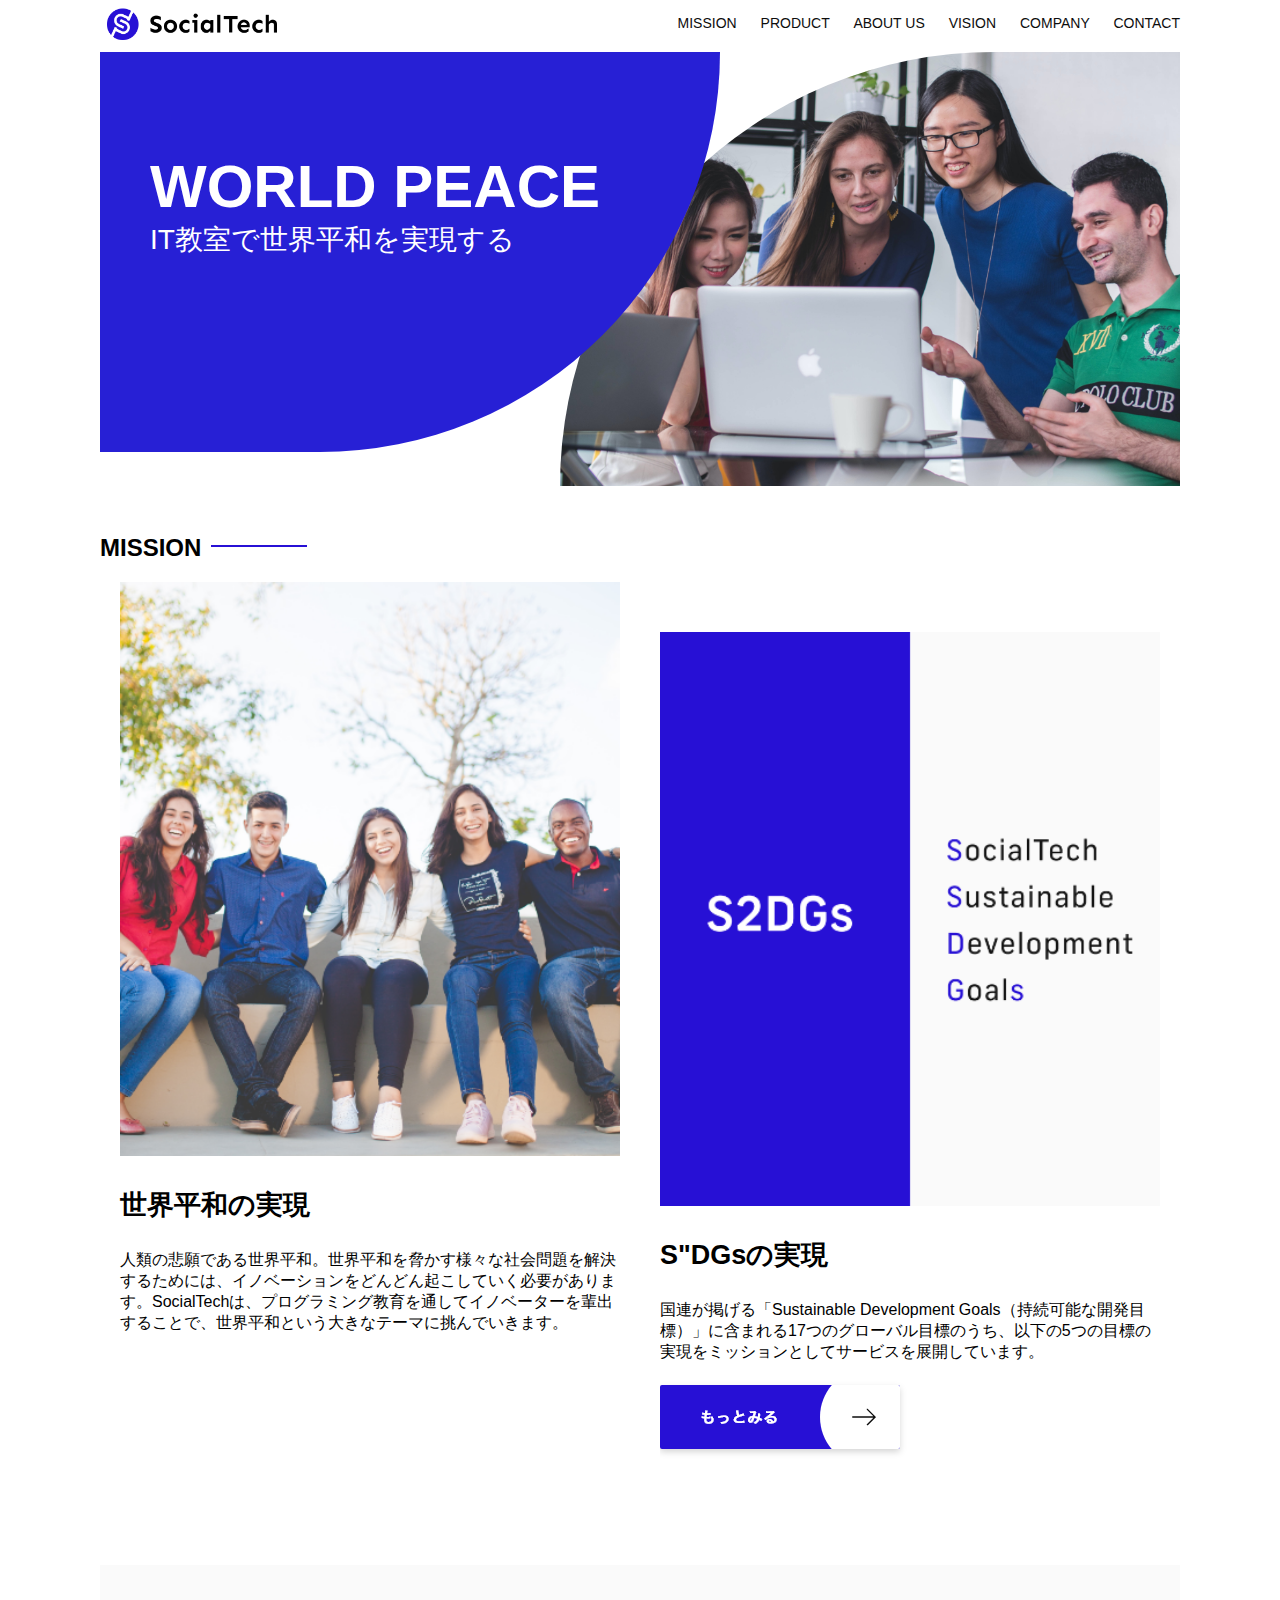
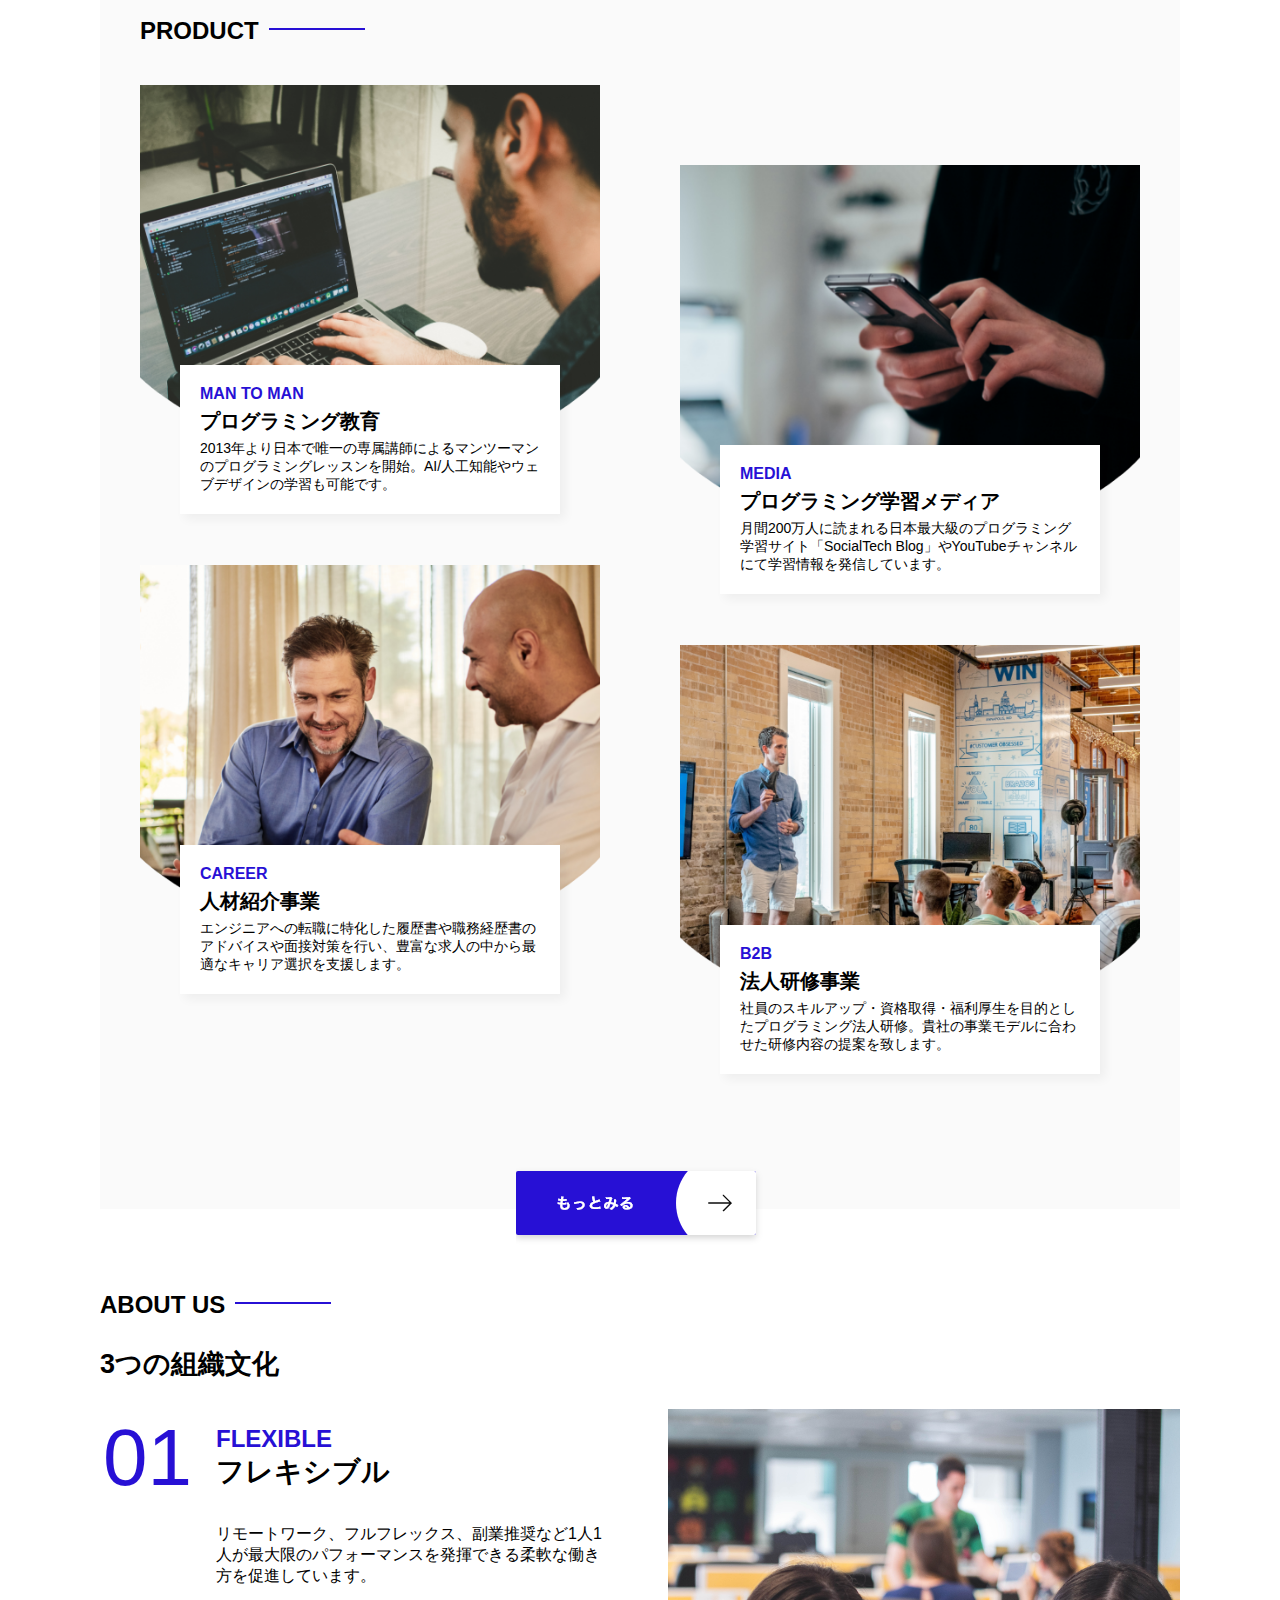
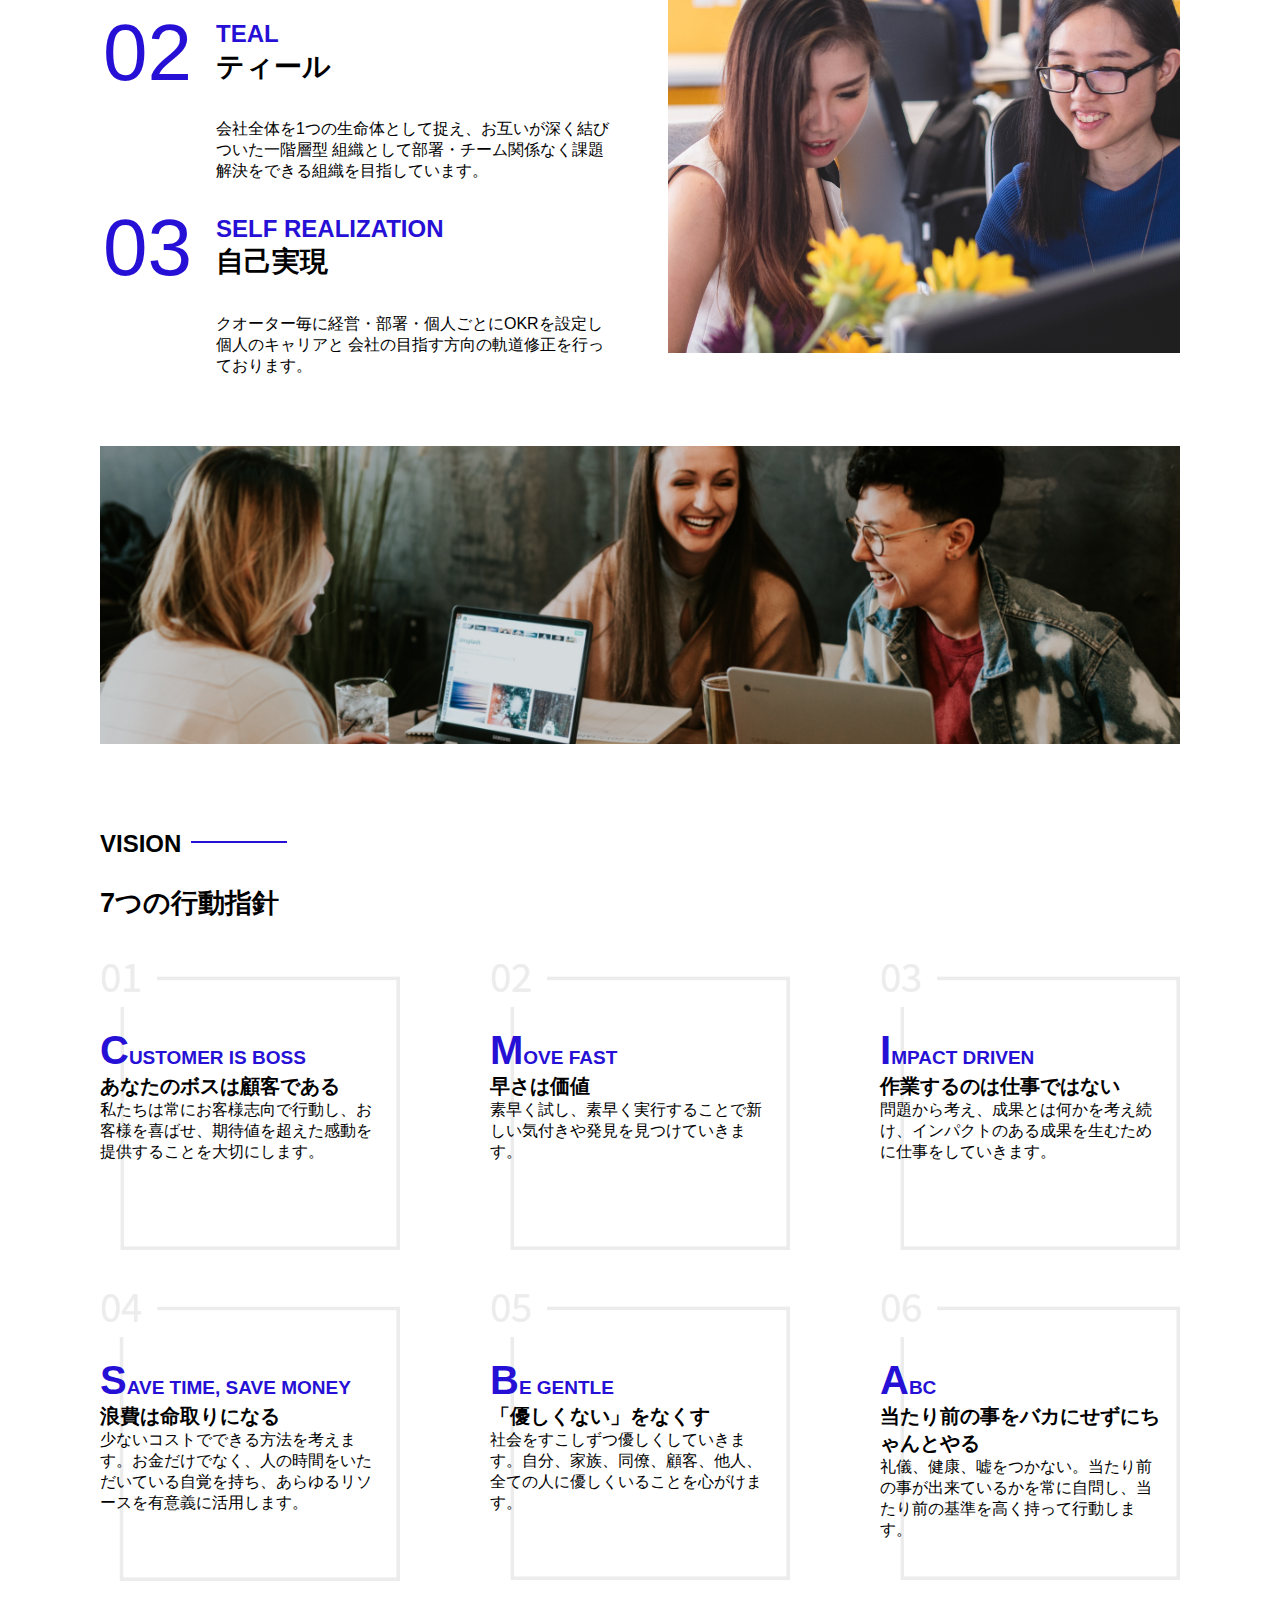
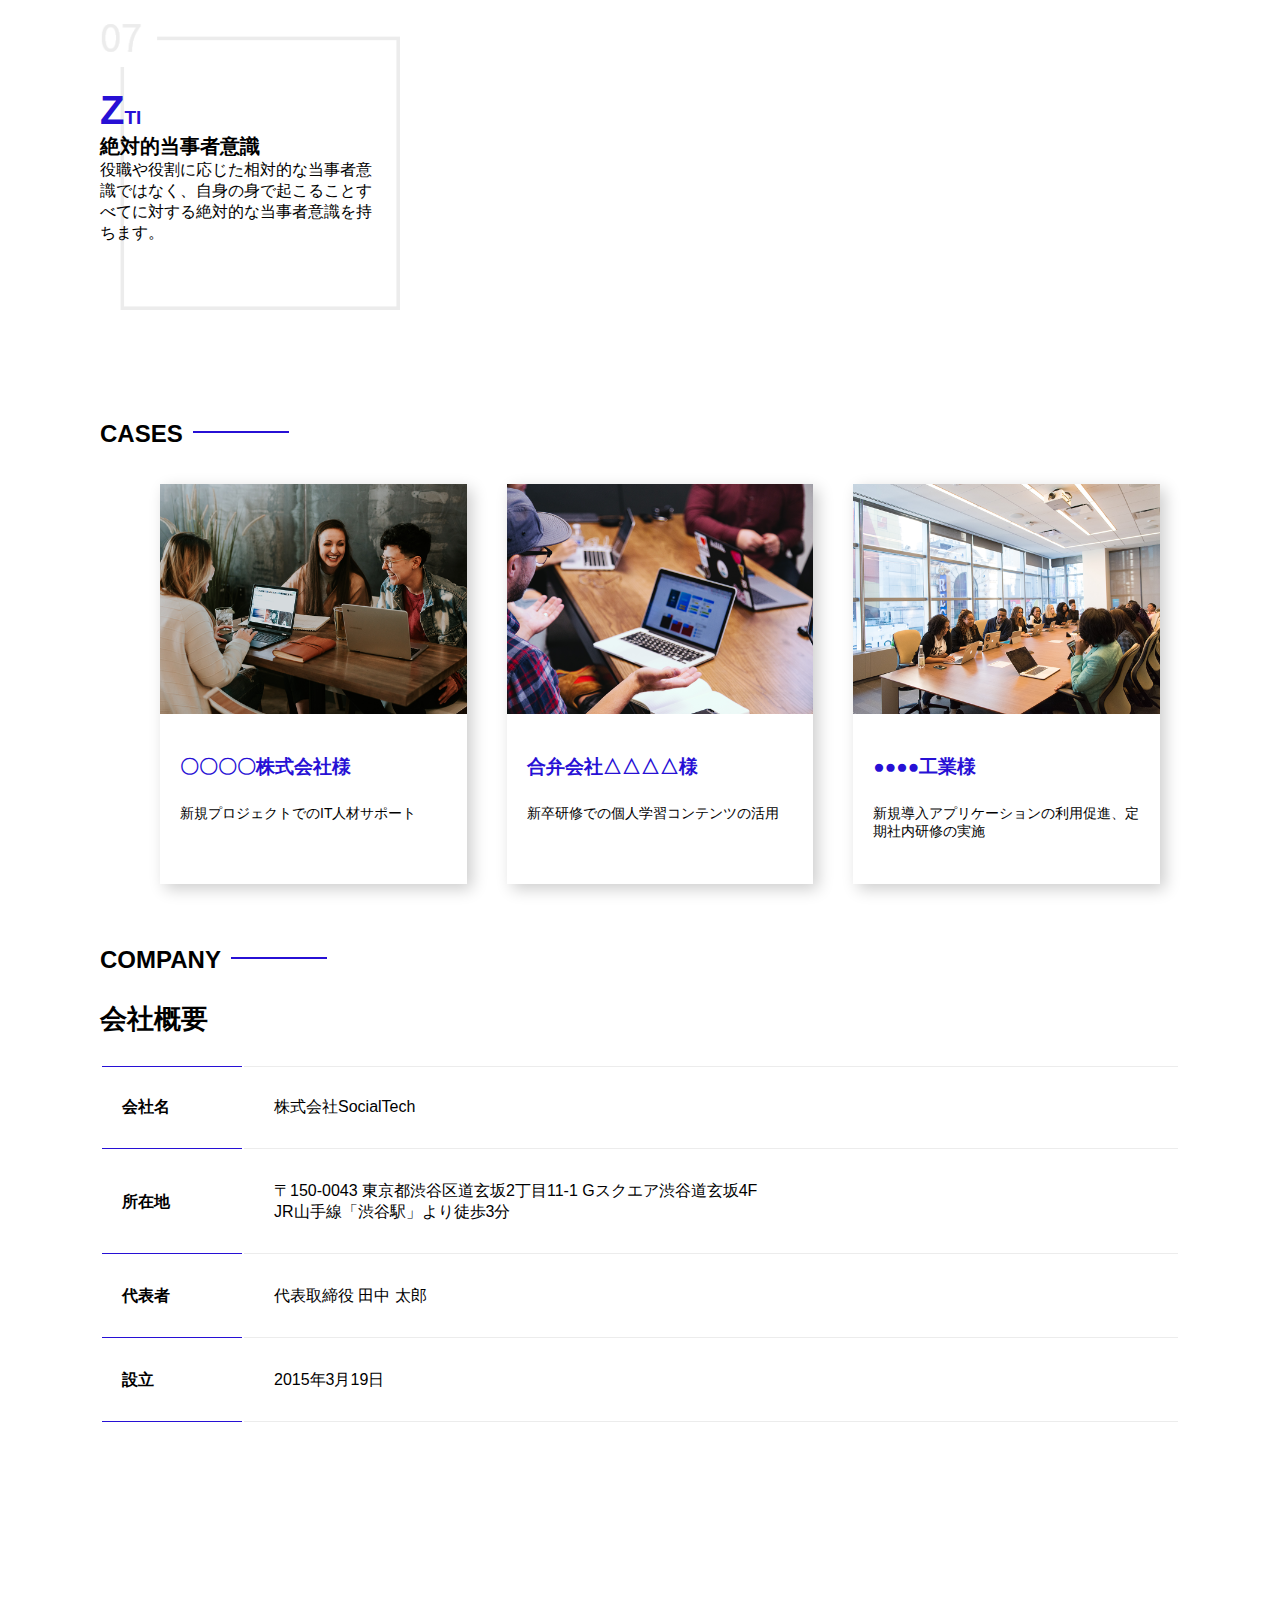
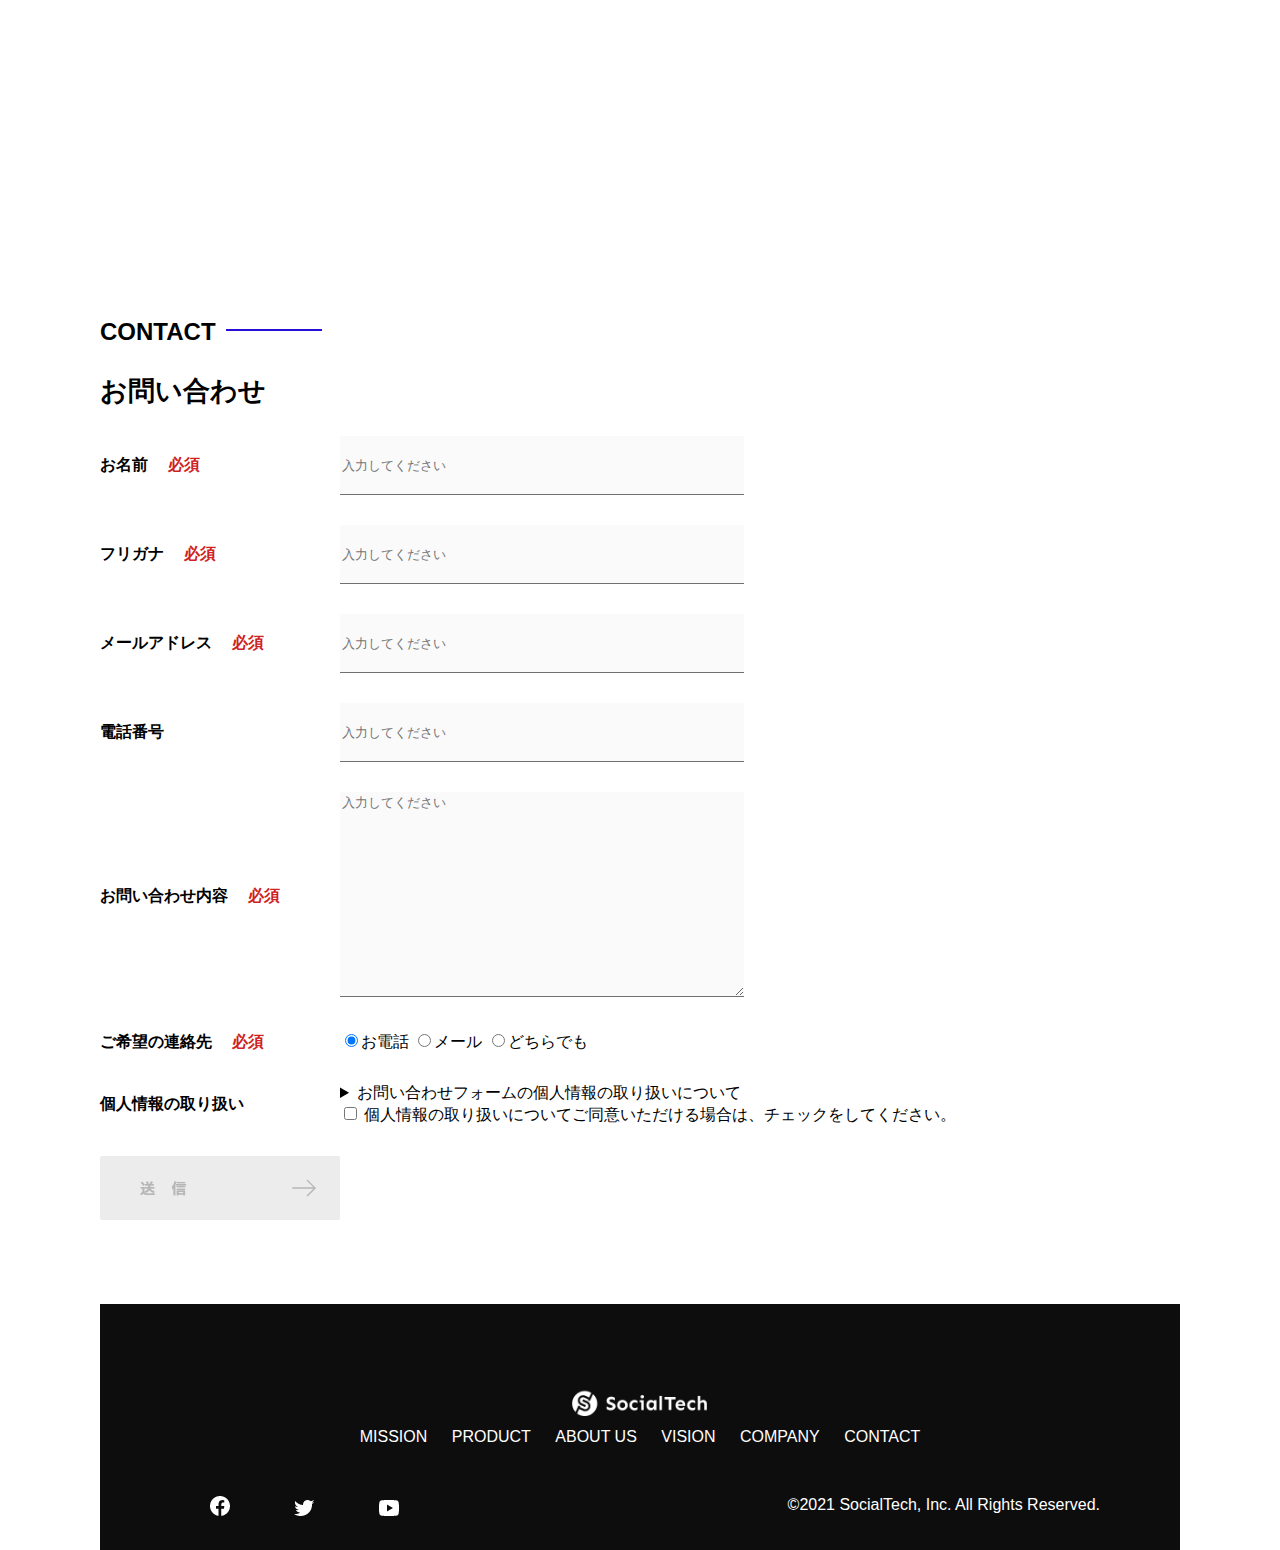
==== socialtech-kadai_012/socialtech/index.html @ eae16bec "Add files via upload" ====
<!DOCTYPE html>
<html>
  <head>
    <title>SosialTech</title>
    <meta charset="utf-8">
    <meta name="description" content="SosialTechはEdTech業界のリーディングカンパニーを目指します。">
    <meta name="viewport" content="width=device-width,initial-scale=1.0">
    <link rel="stylesheet" href="style.css">
  </head>
  <body>
    <!-- ヘッダー -->
    <header>
      <!-- ロゴ -->
      <a href="index.html" id="logp"><img src="../images/logo.png" alt="トップページに戻る"></a>

      <!-- pc用ナビゲーション -->
      <nav id="nav-pc">
        <a href="mission.html">MISSION</a>
        <a href="product.html">PRODUCT</a>
        <a href="index.html#aboutus">ABOUT US</a>
        <a href="index.html#vistion">VISION</a>
        <a href="index.html#company">COMPANY</a>
        <a href="index.html#contact">CONTACT</a>
      </nav>
    </header>
    <main>
      <article>
        <!-- メインビジュアル -->
        <section id="main-visual">
          <div id="main-message">
            <h1>WORLD PEACE</h1>
            <p>IT教室で世界平和を実現する</p>
          </div>
          <img src="../images/index/index-main.png" alt="PCの周りに集まる多国籍の仲間たち">
        </section>
        <!-- ミッション -->
        <section id="mission">
          <h2 class="index-h2">MISSION</h2>
          <div id="mission-flex">
            <div>
              <img id="mission-photo" src="../images/index/index-mission.png" alt="屋外のベンチで写真を撮影する多国籍の仲間たち">
              <h3>世界平和の実現</h3>
              <p>人類の悲願である世界平和。世界平和を脅かす様々な社会問題を解決するためには、イノベーションをどんどん起こしていく必要があります。SocialTechは、プログラミング教育を通してイノベーターを輩出することで、世界平和という大きなテーマに挑んでいきます。</p>
            </div>
            <div>
              <img id="s2dgs" src="../images/index/s2dgs.png" alt="S2DGs">
              <h3>S"DGsの実現</h3>
              <p>国連が掲げる「Sustainable Development Goals（持続可能な開発目標）」に含まれる17つのグローバル目標のうち、以下の5つの目標の実現をミッションとしてサービスを展開しています。</p>
              <a href="mission.html">
              <img src="../images/button-more.png" alt="もっとみる">
              </a>
            </div>
          </div>   
        </section>
        <!-- プロダクト -->
        <section id="product">
          <h2 class="index-h2">PRODUCT</h2> 
          <div>
            <div id="product-left">
              <div>
                <img class="product-photo" src="../images/index/index-mantoman.png" alt="PCでコードを書く男性">
                <div class="product-explain">
                  <span>MAN TO MAN</span>
                  <h3>プログラミング教育</h3>
                  <p>2013年より日本で唯一の専属講師によるマンツーマンのプログラミングレッスンを開始。AI/人工知能やウェブデザインの学習も可能です。</p>
                </div>
              </div>
              <div>
                <img class="product-photo" src="../images/index/index-career.png" alt="笑顔で話し合う2人の男性">
                <div class="product-explain">
                  <span>CAREER</span>
                  <h3>人材紹介事業</h3>
                  <p>エンジニアへの転職に特化した履歴書や職務経歴書のアドバイスや面接対策を行い、豊富な求人の中から最適なキャリア選択を支援します。</p>
                </div>
              </div>
            </div> 
            <div id="product-right">
              <div>
                <img class="product-photo" src="../images/index/index-media.png" alt="スマートフォンを操作する人">
                <div class="product-explain">
                  <span>MEDIA</span>
                  <h3>プログラミング学習メディア</h3>
                  <p>月間200万人に読まれる日本最大級のプログラミング学習サイト「SocialTech Blog」やYouTubeチャンネルにて学習情報を発信しています。</p>
                </div>
              </div>
              <div>
                <img class="product-photo" src="../images/index/index-b2b.png" alt="講演中の男性とそれを聴く人々">
                <div class="product-explain">
                  <span>B2B</span>
                  <h3>法人研修事業</h3>
                  <p>社員のスキルアップ・資格取得・福利厚生を目的としたプログラミング法人研修。貴社の事業モデルに合わせた研修内容の提案を致します。</p>
                </div>
              </div>
            </div>
          </div>
          <div>
            <a id="product-more" href="product.html">
            <img src="../images/button-more.png" alt="もっとみる">
            </a>
          </div>
        </section>
        <!-- ABOUT US -->
        <section id="aboutus">
          <h2 class="index-h2">ABOUT US</h2>
          <h3>3つの組織文化</h3>
          <div>
            <table class="culture-table">
              <tr>
                <td>
                  <span class="culture-num">01</span>
                </td>
                <td>
                  <span class="culture-en">FLEXIBLE</span>
                  <span class="culture-jp">フレキシブル</span>
                </td>
              </tr>
              <tr>
                <td>
                  <!-- 空のセル -->
                </td>
                <td>
                  <p class="culture-description">
                    リモートワーク、フルフレックス、副業推奨など1人1人が最大限のパフォーマンスを発揮できる柔軟な働き方を促進しています。
                  </p>
                </td>
              </tr>
              <tr>
                <td>
                  <span class="culture-num">02</span>
                </td>
                <td>
                  <span class="culture-en">TEAL</span>
                  <span class="culture-jp">ティール</span>
                </td>
              </tr>
              <tr>                
                <td>
                  <!-- 空のセル -->
                </td>
                <td>
                  <p class="culture-description">
                    会社全体を1つの生命体として捉え、お互いが深く結びついた一階層型
                    組織として部署・チーム関係なく課題解決をできる組織を目指しています。
                  </p>
                </td>
              </tr>
              <tr>
                <td>
                  <span class="culture-num">03</span>
                </td>
                <td>
                  <span class="culture-en">SELF REALIZATION</span>
                  <span class="culture-jp">自己実現</span>
                </td>
              </tr>
              <tr>
                <td>
                  <!-- 空のセル -->
                </td>
                <td>
                  <p class="culture-description">
                    クオーター毎に経営・部署・個人ごとにOKRを設定し個人のキャリアと
                    会社の目指す方向の軌道修正を行っております。
                  </p>
                </td>
              </tr>
            </table>
            <img class="culture-img" src="../images/index/index-aboutus1.png" alt="笑顔で話し合う2人の女性">
          </div>
          <img class="culture-img2" src="../images/index/index-aboutus2.png" alt="笑顔で話し合う3人の男女">
        </section>
        <!-- VISION -->
        <section id="vision">
          <h2 class="index-h2">VISION</h2>
          <h3>7つの行動指針</h3>
          <div>
            <div class="vision-box">
              <img src="../images/index/vision-01.png" alt="01">
              <span>
                <h4>CUSTOMER IS BOSS</h4>
                <h5>あなたのボスは顧客である</h5>
                <p>私たちは常にお客様志向で行動し、お客様を喜ばせ、期待値を超えた感動を提供することを大切にします。</p>
              </span>
            </div>
            <div class="vision-box">
              <img src="../images/index/vision-02.png" alt="02">
              <span>
                <h4>MOVE FAST</h4>
                <h5>早さは価値</h5>
                <p>素早く試し、素早く実行することで新しい気付きや発見を見つけていきます。</p>
              </span>
            </div>
            <div class="vision-box">
              <img src="../images/index/vision-03.png" alt="03">
              <span>
                <h4>IMPACT DRIVEN</h4>
                <h5>作業するのは仕事ではない</h5>
                <p>問題から考え、成果とは何かを考え続け、インパクトのある成果を生むために仕事をしていきます。</p>
              </span>
            </div>
            <div class="vision-box">
              <img src="../images/index/vision-04.png" alt="04">
              <span>
                <h4>SAVE TIME, SAVE MONEY</h4>
                <h5>浪費は命取りになる</h5>
                <p>少ないコストでできる方法を考えます。お金だけでなく、人の時間をいただいている自覚を持ち、あらゆるリソースを有意義に活用します。</p>
              </span>
            </div>
            <div class="vision-box">
              <img src="../images/index/vision-05.png" alt="05">
              <span>
                <h4>BE GENTLE</h4>
                <h5>「優しくない」をなくす</h5>
                <p>社会をすこしずつ優しくしていきます。自分、家族、同僚、顧客、他人、全ての人に優しくいることを心がけます。</p>
              </span>
            </div>
            <div class="vision-box">
              <img src="../images/index/vision-06.png" alt="06">
              <span>
                <h4>ABC</h4>
                <h5>当たり前の事をバカにせずにちゃんとやる</h5>
                <p>礼儀、健康、嘘をつかない。当たり前の事が出来ているかを常に自問し、当たり前の基準を高く持って行動します。</p>
              </span>
            </div>
            <div class="vision-box">
              <img src="../images/index/vision-07.png" alt="07">
              <span>
                <h4>ZTI</h4>
                <h5>絶対的当事者意識</h5>
                <P>役職や役割に応じた相対的な当事者意識ではなく、自身の身で起こることすべてに対する絶対的な当事者意識を持ちます。</P>
              </span>
            </div>
          </div>
        </section>
        <section id="cases">
          <h2 class="index-h2">CASES</h2>
          <ul id="cases-flex">
            <li class="case-card">
              <img class="case-img" src="../images/index/case-1.png" alt="仲良く語り合う3人">
              <div class="case-info">
                <h4 class="case-name">〇〇〇〇株式会社様</h4>
                <p class="case-content">新規プロジェクトでのIT人材サポート</p>
              </div>
            </li>
            <li class="case-card">
              <img class="case-img" src="../images/index/case-2.png" alt="PCでコンテンツを見る">
              <div class="case-info">
                <h4 class="case-name">合弁会社△△△△様</h4>
                <p class="case-content">新卒研修での個人学習コンテンツの活用</p>
              </div>
            </li>
            <li class="case-card">
              <img class="case-img" src="../images/index/case-3.png" alt="社内研修中の会議室">
              <div class="case-info">
                <h4 class="case-name">●●●●工業様</h4>
                <p class="case-content">新規導入アプリケーションの利用促進、定期社内研修の実施</p>
              </div>
            </li>
          </ul>
        </section>
        
        <!-- COMPANY -->
        <section id="company">
          <h2 class="index-h2">COMPANY</h2>
          <h3>会社概要</h3>
          <table id="company-table">
            <tr>
              <th class="tableheader-first">会社名</th>
              <td class="cell-first">株式会社SocialTech</td>
            </tr>
            <tr>
              <th class="tableheader">所在地</th>
              <td class="cell">〒150-0043 東京都渋谷区道玄坂2丁目11-1 Gスクエア渋谷道玄坂4F<br>JR山手線「渋谷駅」より徒歩3分</td>
            </tr>
            <tr>
              <th class="tableheader">代表者</th>
              <td class="cell">代表取締役 田中 太郎</td>
            </tr>
            <tr>
              <th class="tableheader">設立</th>
              <td class="cell">2015年3月19日</td>
            </tr>
          </table>
          <iframe 
            src="https://www.google.com/maps/embed?pb=!1m18!1m12!1m3!1d3241.776998048604!2d139.69359487194748!3d35.65786553126358!2m3!1f0!2f0!3f0!3m2!1i1024!2i768!4f13.1!3m3!1m2!1s0x60188b55ffeaaaab%3A0x552bb81dbe5fefb7!2z44CSMTUwLTAwNDMg5p2x5Lqs6YO95riL6LC35Yy66YGT546E5Z2C77yS5LiB55uu77yR77yR4oiS77yR77yR!5e0!3m2!1sja!2sjp!4v1700905969795!5m2!1sja!2sjp"
            style="border:0;" allowfullscreen="" loading="lazy" referrerpolicy="no-referrer-when-downgrade">
          </iframe>
          <!-- お問い合わせフォーム -->
          <section id="contact">
            <h2 class="index-h2">CONTACT</h2>
            <h3>お問い合わせ</h3>
            <form action="https://api.staticforms.xyz/submit" method="post">
              <input type="text" name="honeypot" style="display: none">
              <input type="hidden" name="accessKey" value="6b8d3301-7588-4669-97b1-2b669853b53d">
              <input type="hidden" name="subject" value="お問い合わせフォーム">
              <input type="hidden" name="replyTo" value="renon1201@gmal.com">
              <input type="hidden" name="redirectTo" value="">
              <div>
                <div class="contact-heading">
                  <label class="contact-label">お名前<span class="contact-span">必須</span></label>
                </div>
                <div>
                  <input type="text" name="name" placeholder="入力してください" class="contact-textbox">
                </div>
              </div>
              <div>
                <div class="contact-heading">
                  <label class="contact-label">フリガナ<span class="contact-span">必須</span></label>
                </div>
                <div>
                  <input type="text" name="hurigana" placeholder="入力してください" class="contact-textbox">
                </div>
              </div>
              <div>
                <div class="contact-heading">
                  <label class="contact-label">メールアドレス<span class="contact-span">必須</span></label>
                </div>
                <div>
                  <input type="text" name="email" placeholder="入力してください" class="contact-textbox">
                </div>
              </div>
              <div>
                <div class="contact-heading">
                  <label class="contact-label">電話番号</label>
                </div>
                <div>
                  <input type="text" name="tel" placeholder="入力してください" class="contact-textbox">
                </div>
              </div>
              <div>
                <div class="contact-heading">
                  <label class="contact-label">お問い合わせ内容<span class="contact-span">必須</span></label>
                </div>
                <div>
                  <textarea class="contact-textarea" placeholder="入力してください" name="message"></textarea>
                </div>
              </div>
              <div>
                <div class="contact-heading">
                  <label class="contact-label">ご希望の連絡先<span class="contact-span">必須</span></label>
                </div>
                <div>
                  <input class="radiobutton" type="radio" value="tel" name="contact" checked><label>お電話</label>
                  <input class="radiobutton" type="radio" value="mail" name="contact"><label>メール</label>
                  <input class="radiobutton" type="radio" value="both" name="contact"><label>どちらでも</label>
                </div>
              </div>
              <div>
                <div class="contact-heading">
                  <label class="contact-label">個人情報の取り扱い</label>
                </div>
                <div>
                  <details>
                    <summary>お問い合わせフォームの個人情報の取り扱いについて</summary>
                    <div>
                      <span>1.組織の名称又は氏名</span><br>
                      株式会社SocialTech<br><br>
                      <span>2.個人情報保護管理者（若しくはその代理人）の氏名又は職名、所属及び連絡先
                      　鈴木　一郎　コーポレート部
                      </span><br>
                      メールアドレス：support@socialtech.net<br>
                      TEL：03-xxxx-xxxx<br>
                      <span>3.個人情報の利用目的</span><br>
                      ・本サービス及び本サービスに関連する情報の提供又はそれらに関する連絡のため<br>
                      ・ユーザーの本人確認のため<br>
                      ・当社サービスのご案内のため<br>
                      ・当社の商品等の広告または宣伝（電子メールによるものを含むものとします。）<br><br>
                      <span>4.個人情報の取り扱い業務の委託</span><br>
                      個人情報の取扱業務の全部または一部を外部に業務委託する場合があります。<br>
                      その際、弊社は、個人情報を適切に保護できる管理体制を敷き実行していることを条件として<br>
                      委託先を厳選したうえで、機密保持契約を委託先と締結し、お客様の個人情報を厳密に管理させます。<br><br>
                      <span>5.個人情報の開示等の請求</span><br>
                      客様は、弊社に対してご自身の個人情報の開示等（利用目的の通知、開示、内容の訂正・追加・削除、利用の停止または消去、第三者への提供の停止）に関して、当社問合わせ窓口に申し出ることができます。<br>
                      その際、弊社はお客様ご本人を確認させていただいたうえで、合理的な期間内に対応いたします。<br><br>
                      なお、個人情報に関する弊社問合わせ先は、次の通りです。<br><br>
                      株式会社SocialTech　個人情報問合せ窓口<br>
                      〒150-0043　東京都渋谷区道玄坂2丁目11-1 Ｇスクエア渋谷道玄坂 4F<br>
                      メールアドレス：support@socialtech.net　TEL：03-xxxx-xxxx<br><br>
                      <span>6.個人情報を提供されることの任意性について</span><br><br>
                      お客様がご自身の個人情報を弊社に提供されるか否かは、お客様のご判断によりますが、もしご提供されない場合には、適切なサービスが提供できない場合がありますので予めご了承ください。
                    </div>
                  </details>
                  <input type="checkbox" name="agree">
                  <span>個人情報の取り扱いについてご同意いただける場合は、チェックをしてください。</span>
                </div>
              </div>
              <input type="image" src="../images/button-submit.png" alt="送信する">
            </form>
          </section>
        </section>
      </article>
      <footer>
        <div id="fuuter-logo">
          <img src="../images/logo-sp.png" alt="SocialTech">
        </div>
        <div id="footer-link">
          <a href="mission.html">MISSION</a>
          <a href="product.html">PRODUCT</a>
          <a href="index.html#aboutus">ABOUT US</a>
          <a href="index.html#vision">VISION</a>
          <a href="index.html#company">COMPANY</a>
          <a href="index.html#contact">CONTACT</a>
        </div>
        <div id="sns-footer">
          <a href="https://www.facebook.com/sejuku2013"><img src="../images/button-facebook.png" alt="Facebookのリンク"></a>
          <a href="https://twitter.com/samuraijuku"><img src="../images/button-twitter.png" alt="Twitterのリンク"></a>
          <a href="https://www.youtube.com/channel/UCCFOQO5aDK0xXam4cUQXT8g"><img src="../images/button-youtube.png" alt="YouTubeのリンク"></a>
          <span id="copyright">&copy;2021 SocialTech, Inc. All Rights Reserved. </span>
        </div>
      </footer>
    </main>
  </body>
</html>
---- socialtech-kadai_012/socialtech/style.css ----
/* PC,スマホ共通スタイル */
body{
  font-family: "Siyrce Sans Pro","Hiragini kaku Gothic ProN","Meiryo",Arial,sans-serif;
}

p{
  font-size: 15pz;
}

/* PC用のスタイル */
/* 横幅設定 */
body{
  max-width: 1080px;
  min-width: 960;
  margin: 0 auto 0 auto;
}

/* ヘッダー */
header{
  display: flex;
  justify-content: space-between;
}

/* ナビゲーションのレイアウト */
#nav-pc {
  text-align: right;
  font-size: 14px;
  padding-top: 15px;
}

/* ナビゲーションのリンク装飾 */
#nav-pc > a {
  text-decoration: none;
  margin-left: 20px;
}
#nav-pc > a:link {
  color: #0d0d0d;
}
#nav-pc > a:visited {
  color: #0d0d0d;
}
#nav-pc > a:hover {
  color: #0d0d0d;
  text-decoration: underline;
}
#nav-pc > a:active {
  color: #0d0d0d;
}

/* メインヴィジュアル */
#main-visual {
  position: relative;
  height: 400px;
}

#main-message {
  position: absolute;
  top: 0;
  left: 0;
  background-color: #2720d5;
  color: #ffffff;
  border-radius: 0 0 476px 0;
  max-width: 620px;
  height: 100%;
  width: 100%;
  z-index: 11;
}

#main-message > h1 {
  font-size: 60px;
  font-weight: bold;
  margin: 100px 0 0 50px;
}

#main-message > p { 
  font-size: 28px;
  margin: 0 0 0 50px;
}

#main-visual > img {
  max-width: 620px;
  border-radius: 476px 0 0 0;
  position: absolute;
  top: 0;
  right: 0;
  z-index: 10;
}

/* 見出し */
h2 {
  margin: 40px 0 0 0;
}

h2::after {
  content:url("../images/line.png");
  margin-left: 10px;
}

h3 {
  font-size: 27px;
}

/* ミッション */
#mission {
  margin: 80px auto 80px auto;
  width: 100%;
}

#mission-flex {
  width: 100%;
  display: flex;
}

#mission-flex > div {
  width: 50%;
  margin: 20px;
}

#mission-photo {
  width: 100%;
}

#s2dgs {
  margin-top: 50px;
  width: 100%;
}

/* プロダクト */
#product {
  background-color: #fafafa;
  margin: 80px 0 80px 0;
  padding: 10px 40px 0px 40px;
}

/* 外枠 */
#product > div {
  margin-top: 40px;
  display: flex;
}

/* 左のカラム */
#product-left {
  width: 50%;
  margin-right: 20px;
}

/* 右のカラム */
#product-right {
  width: 50%;
  margin-left: 20px;
  margin-top: 80px;
}

/* 画像+説明の枠 */
#product-left > div {
  position: relative;
  height: 480px;
  margin-right: 20px;
}

#product-right > div {
  position: relative;
  height: 480px;
  margin-left: 20px;
}

/* 画像 */
.product-photo {
  width: 100%;
}

/* 説明文の枠 */
.product-explain {
  background-color: #ffffff;
  position: absolute;
  left: 0;
  top: 280px;
  margin: 0 40px 0 40px;
  padding: 20px;
  box-shadow: 5px 5px 10px rgba(0, 0, 0, 0.05);
}

/* 説明文の英語 */
.product-explain > span {
  color: #2710d5;
  font-weight: bold;
  font-size: 16px;
  margin: 0;
}

/* 説明文の見出し */
.product-explain > h3 {
  font-size: 20px;
  margin: 5px 0 5px 0;
}

/* 説明文 */
.product-explain > p {
  font-size: 14px;
  margin: 0;
}

/* もっとみるボタン */
#product-more {
  margin:0 auto -42px auto;
}

/* ABOUT US */
#aboutus {
  margin: 80px auto 80px auto;
}

/* 3つの組織文化と画像を入れる枠 */
#aboutus > div {
  display: flex;
}

/* 画像 */
.culture-img {
  width: 100%;
  align-self: flex-start;
}

.culture-img2 {
  margin-top: 50px;
  width: 100%;
}

/* 3つの組織文化の表 */
.culture-table {
  margin-right: 50px;
}

/* 番号 */
.culture-num {
  font-size: 80px;
  color: #2710d5;
  margin: 0 20px 0 0;
}

/* 英語の見出し */
.culture-en {
  color: #2710d5;
  font-weight: bold;
  font-size: 24px;
  display: block;
}

/* 日本語の見出し */
.culture-jp {
  font-size: 28px;
  font-weight: bold;
}

/* 説明文 */
.culture-desctiption {
  margin: 0;
}

/* ビジョン */
#vision {
  margin: 80px auto 80px auto;
}

/* セクション内の外枠 */
#vision > div {
  width: 100%;
  display: flex;
  justify-content: space-between;
  flex-wrap: wrap;
}

/* ７つの行動指針の枠 */
.vision-box {
  width: 300px;
  height: 300px;
  margin-bottom: 30px;
  position: relative;
}

.vision-box > img {
  width: 100%;
  height: auto;
  position: absolute;
  top: 0;
  left: 0;
  z-index: 30;
}

.vision-box > span {
  position: absolute;
  top: 0;
  left: 0;
  z-index: 31;
  margin-right: 20px;
}

.vision-box > span > h4 {
  color: #2710d5;
  font-size: 19px;
  margin: 80px 0 0 0;
}

.vision-box > span > h4::first-letter {
  font-size: 40px;
}

.vision-box > span > h5 {
  font-size: 20px;
  margin: 0 0 0 0;
}

.vision-box > span > p {
  margin: 0 0 0 0;
}


/* 会社概要 */
#conpany {
  margin: 80px auto 80px auto;
}

#company-table {
  width: 100%;
}

.tableheader {
  text-align: left;
  padding: 20px;
  border-bottom-color: #2710d5;
  border-bottom-width: 1px;
  border-bottom-style: solid;
  width: 100px;
}

.tableheader-first {
  text-align: left;
  padding: 20px;
  border-bottom-color: #2710d5;
  border-bottom-width: 1px;
  border-bottom-style: solid;
  border-top-color: #2710d5;
  border-top-width: 1px;
  border-top-style: solid;
  width: 100px;
}

.cell {
  padding: 30px;
  border-bottom-color: #ececec;
  border-bottom-width: 1px;
  border-bottom-style: solid;
}

.cell-first {
  padding: 30px;
  border-bottom-color: #ececec;
  border-bottom-width: 1px;
  border-bottom-style: solid;
  border-top-color: #ececec;
  border-top-width: 1px;
  border-top-style: solid;
}

#company > iframe {
  width: 100%;
  height: 368px;
  margin-top: 40px;
}

#contact {
  margin: 80px auto 80px auto;
}

#contact > form > div {
  display: flex;
  flex-direction: row;
  flex-wrap: wrap;
  padding-bottom: 30px;
}

/* フォームのラベル */
.contact-heading {
  width: 240px;
  align-self: center;
}

.contact-label {
  font-weight: bold;
}

.contact-span {
  color: #ce2222;
  margin-left: 20px;
  font-weight: bold;
}

.contact-textbox {
  border-top: 0;
  border-left: 0;
  border-right: 0;
  border-bottom-width: 1px;
  border-bottom-color: #707070;
  border-bottom-style: solid;
  background-color: #fafafa;
  width: 400px;
  height: 56px;
}

.contact-textarea {
  border-top: 0;
  border-left: 0;
  border-right: 0;
  border-bottom-width: 1px;
  border-bottom-color: #707070;
  border-bottom-style: solid;
  background-color: #fafafa;
  width: 400px;
  height: 200px;
}

details {
  width: 700px;
}

details > div {
  background-color: #fafafa;
  padding: 20px;
}

details > div > span {
  font-weight: bold;
}

footer {
  background-color: #0d0d0d;
  text-align: center;
  padding: 80px 80px 30px 80px;
}

#footer-logo {
  margin-bottom: 30px;
}

#footer-link {
  margin-bottom: 50px;
}

#footer-link > a {
  text-decoration: none;
  margin: 10px;
}

#footer-link > a:link {
  color: #ffffff;
}

#footer-link > a:visited {
  color: #ffffff;
}

#footer-link > a:hover {
  color: #ffffff;
  text-decoration: underline;
}

#footer-link > a:active {
  color: #ffffff;
}

#sns-footer {
  text-align: left;
  width: 100%;
}

#sns-footer > a {
  margin: 30px;
}

#copyright {
  color: #ffffff;
  float: right;
}

#cases {
  margin: 40px 0px 40px 0px;
  width: 100%;
}

ul {
  display: flex;
  list-style: none;
}

li {
  width: 33%;
  margin: 20px;
}

.case-card {
  background-color: #ffffff;
  min-height: 400px;
  box-shadow: 5px 5px 15px rgb(0, 0, 0, 0.2);
}

.case-img {
  width: 100%;
}

.case-info {
  padding: 10px 20px;
}

.case-name {
  color: #2710d5;
  font-size: 19px;
}

.case-content {
  font-size: 14px;
}
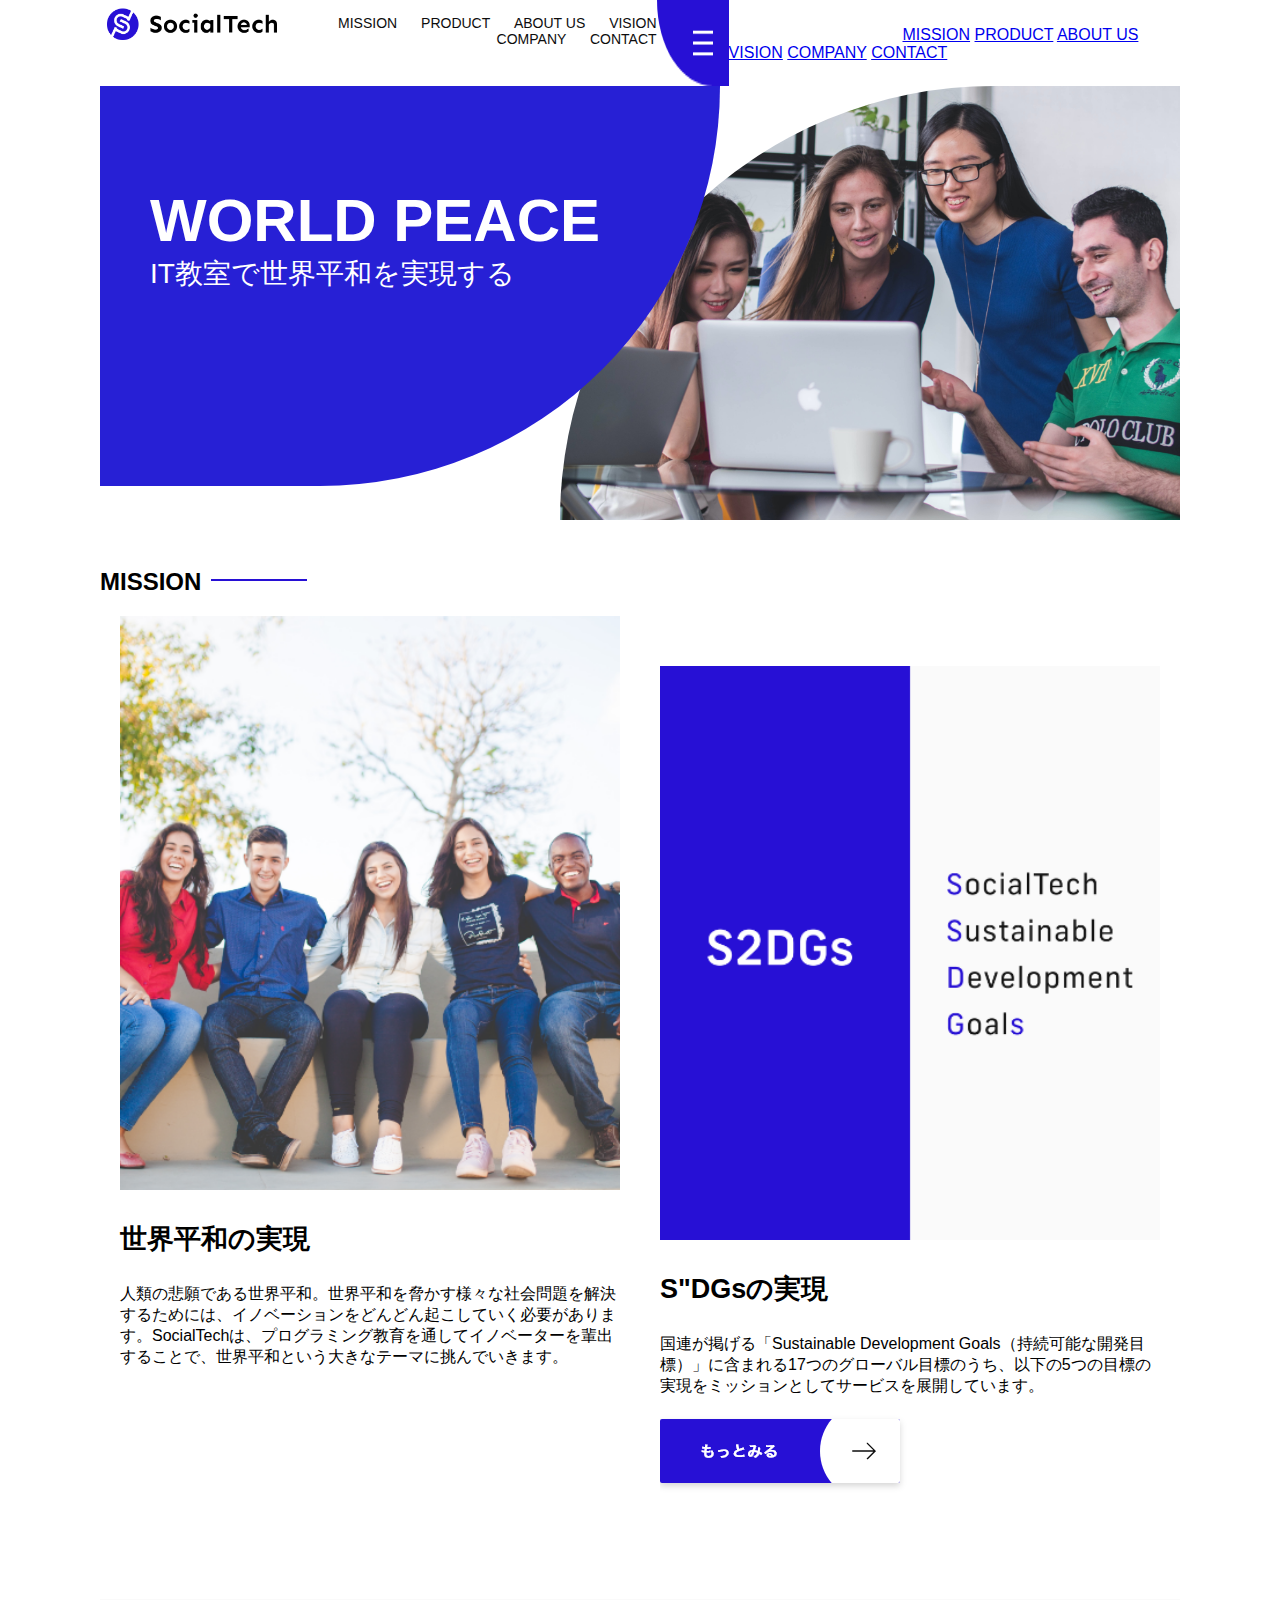
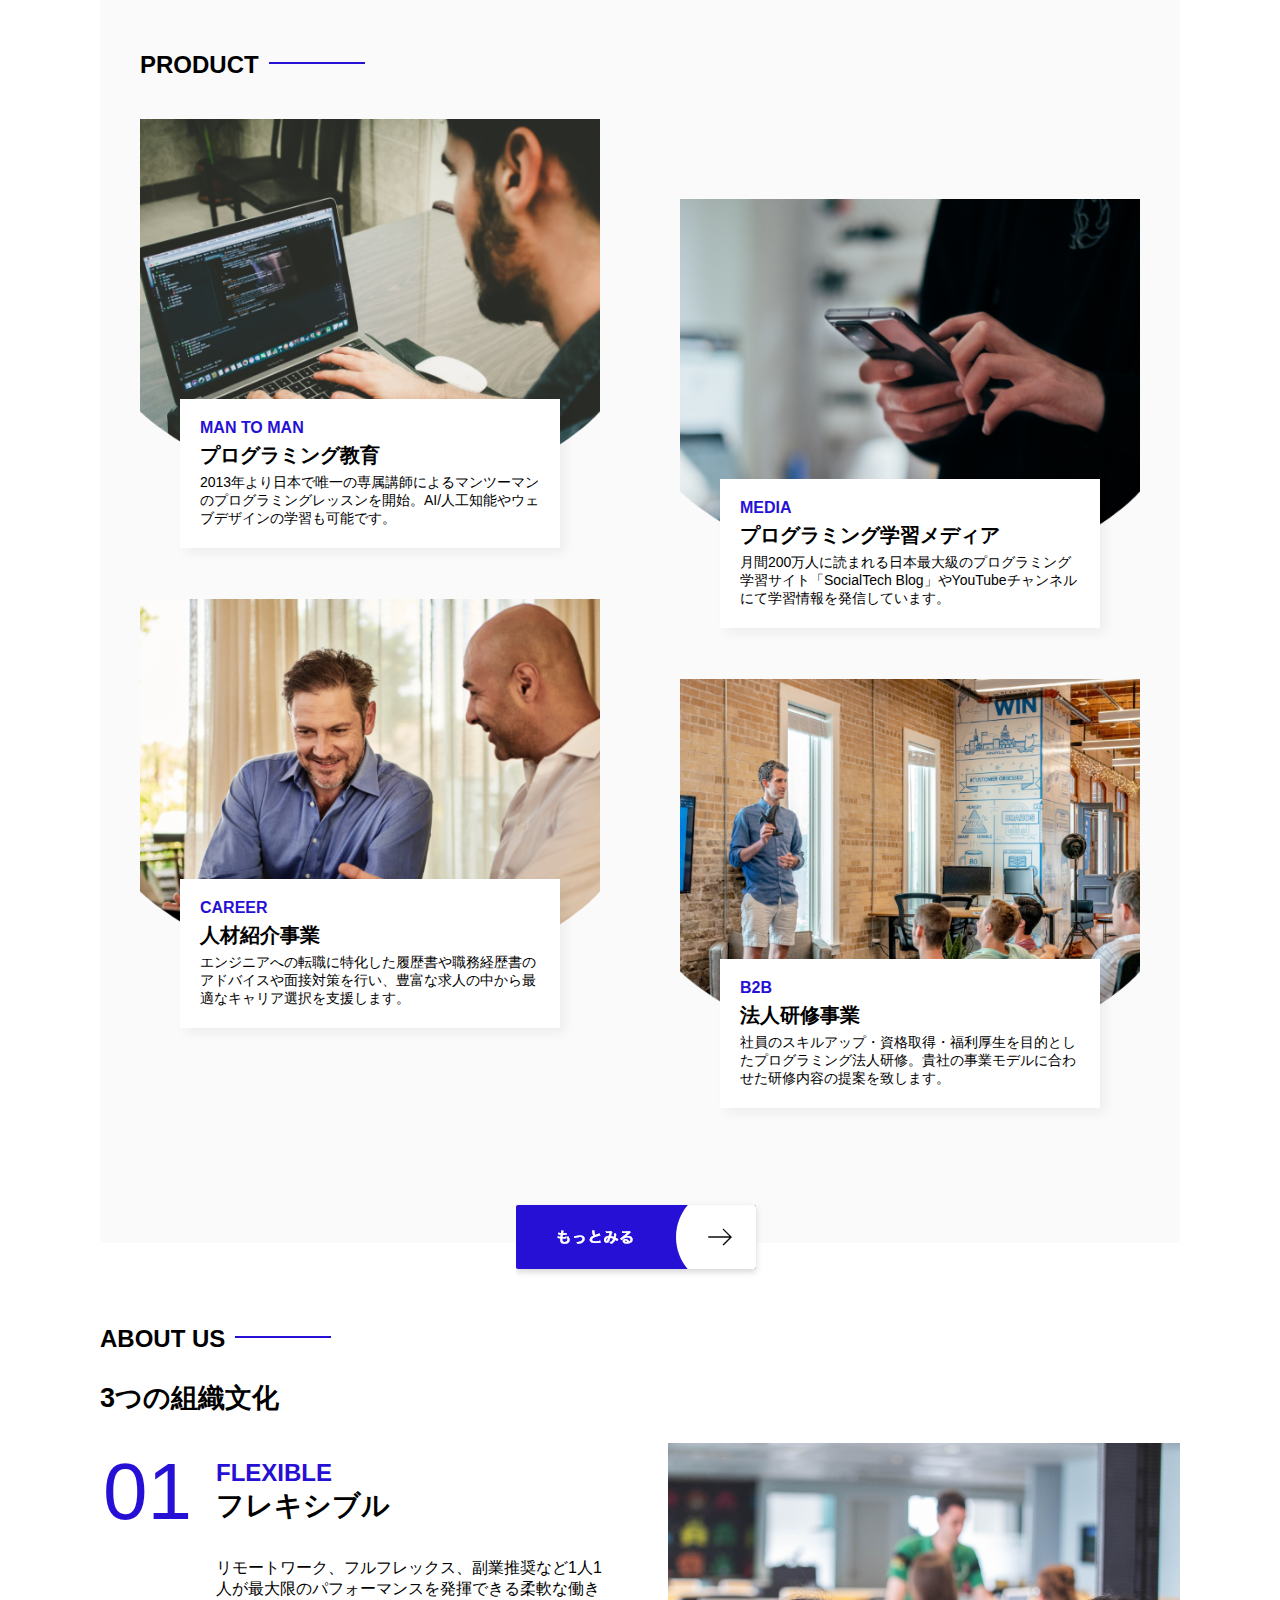
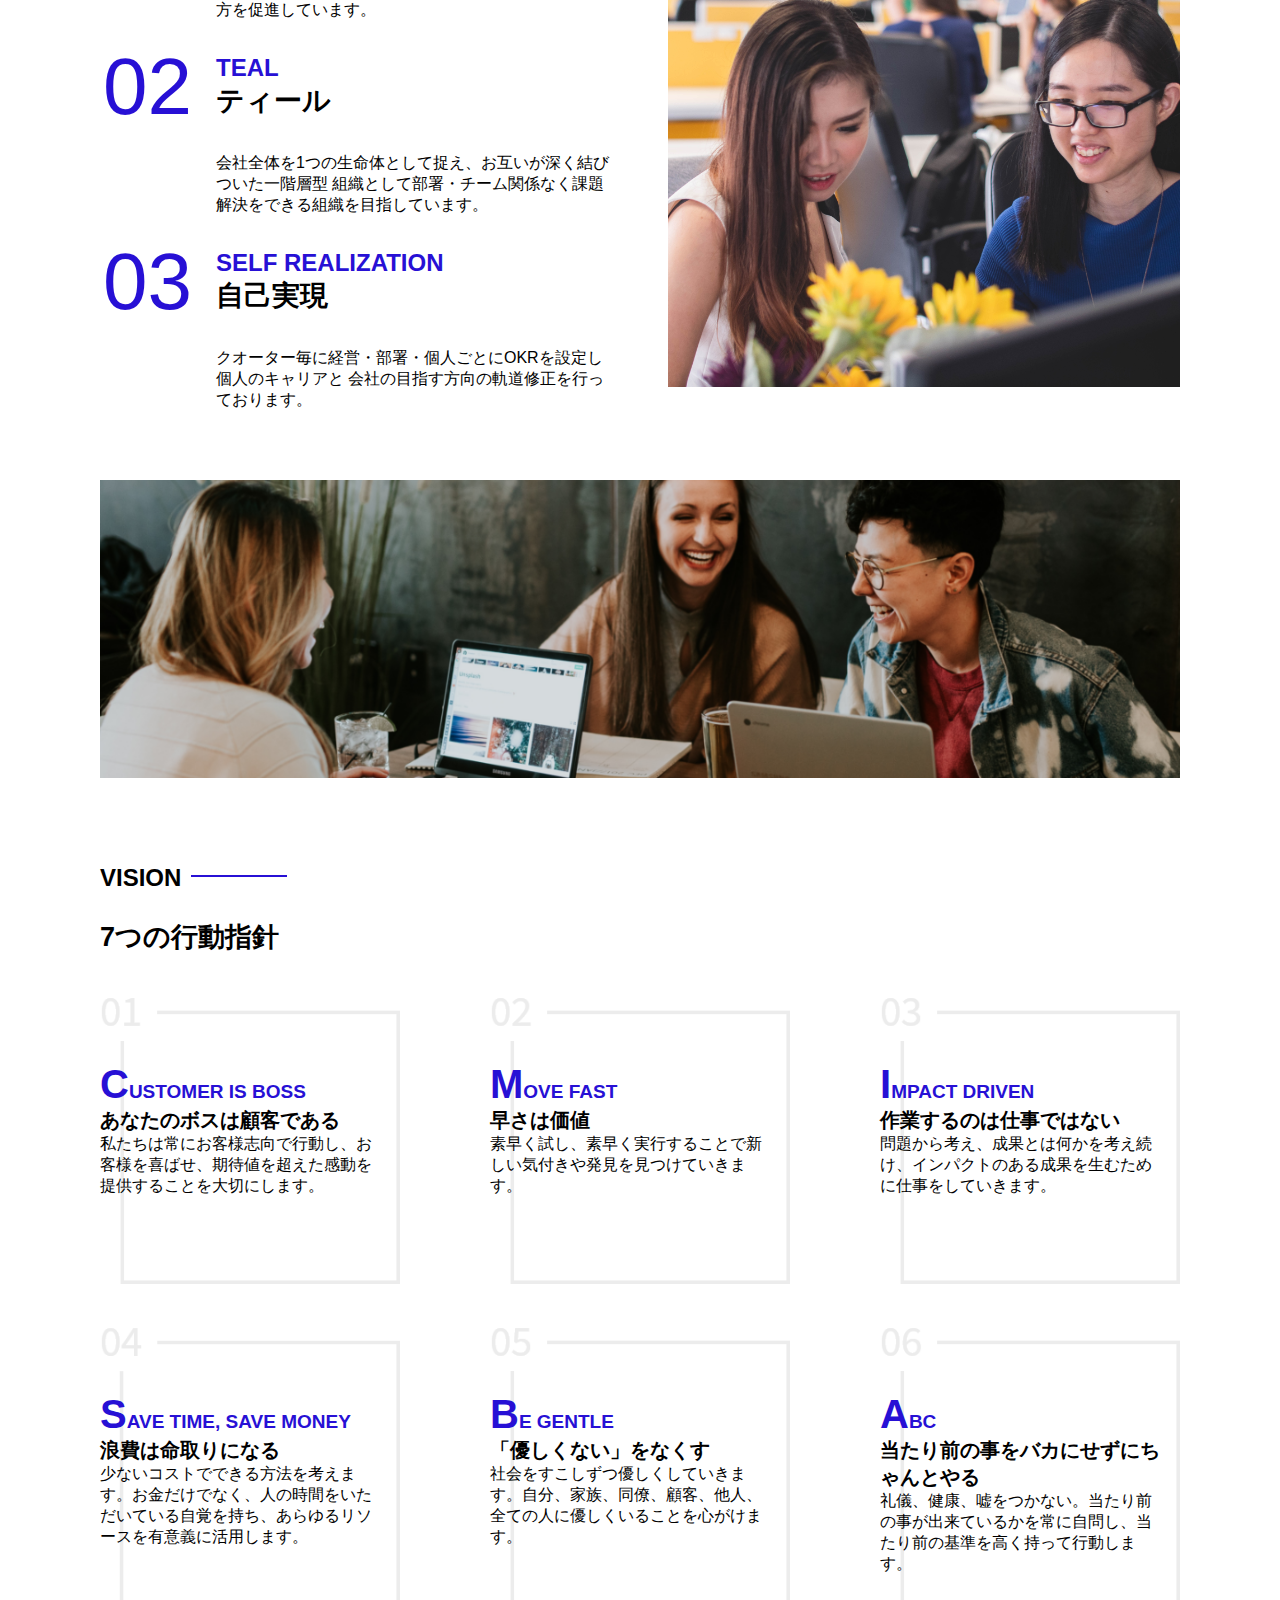
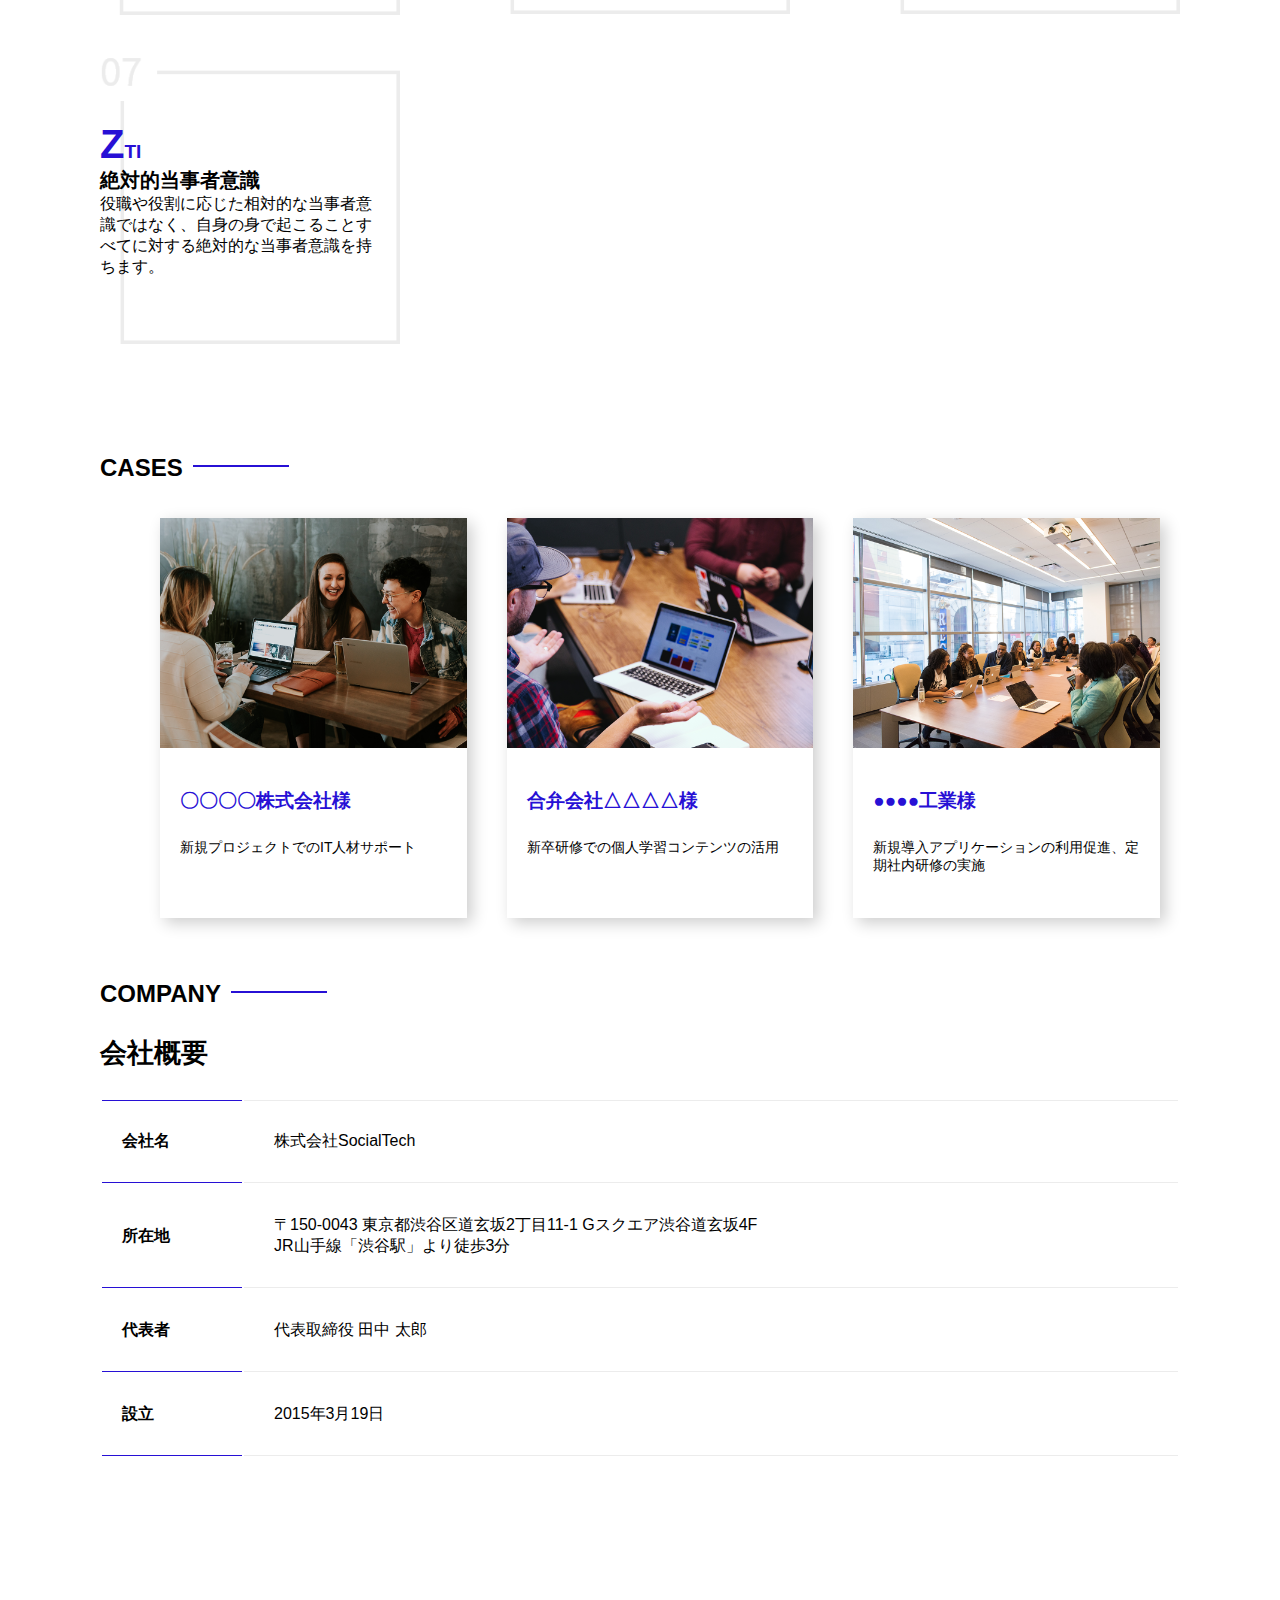
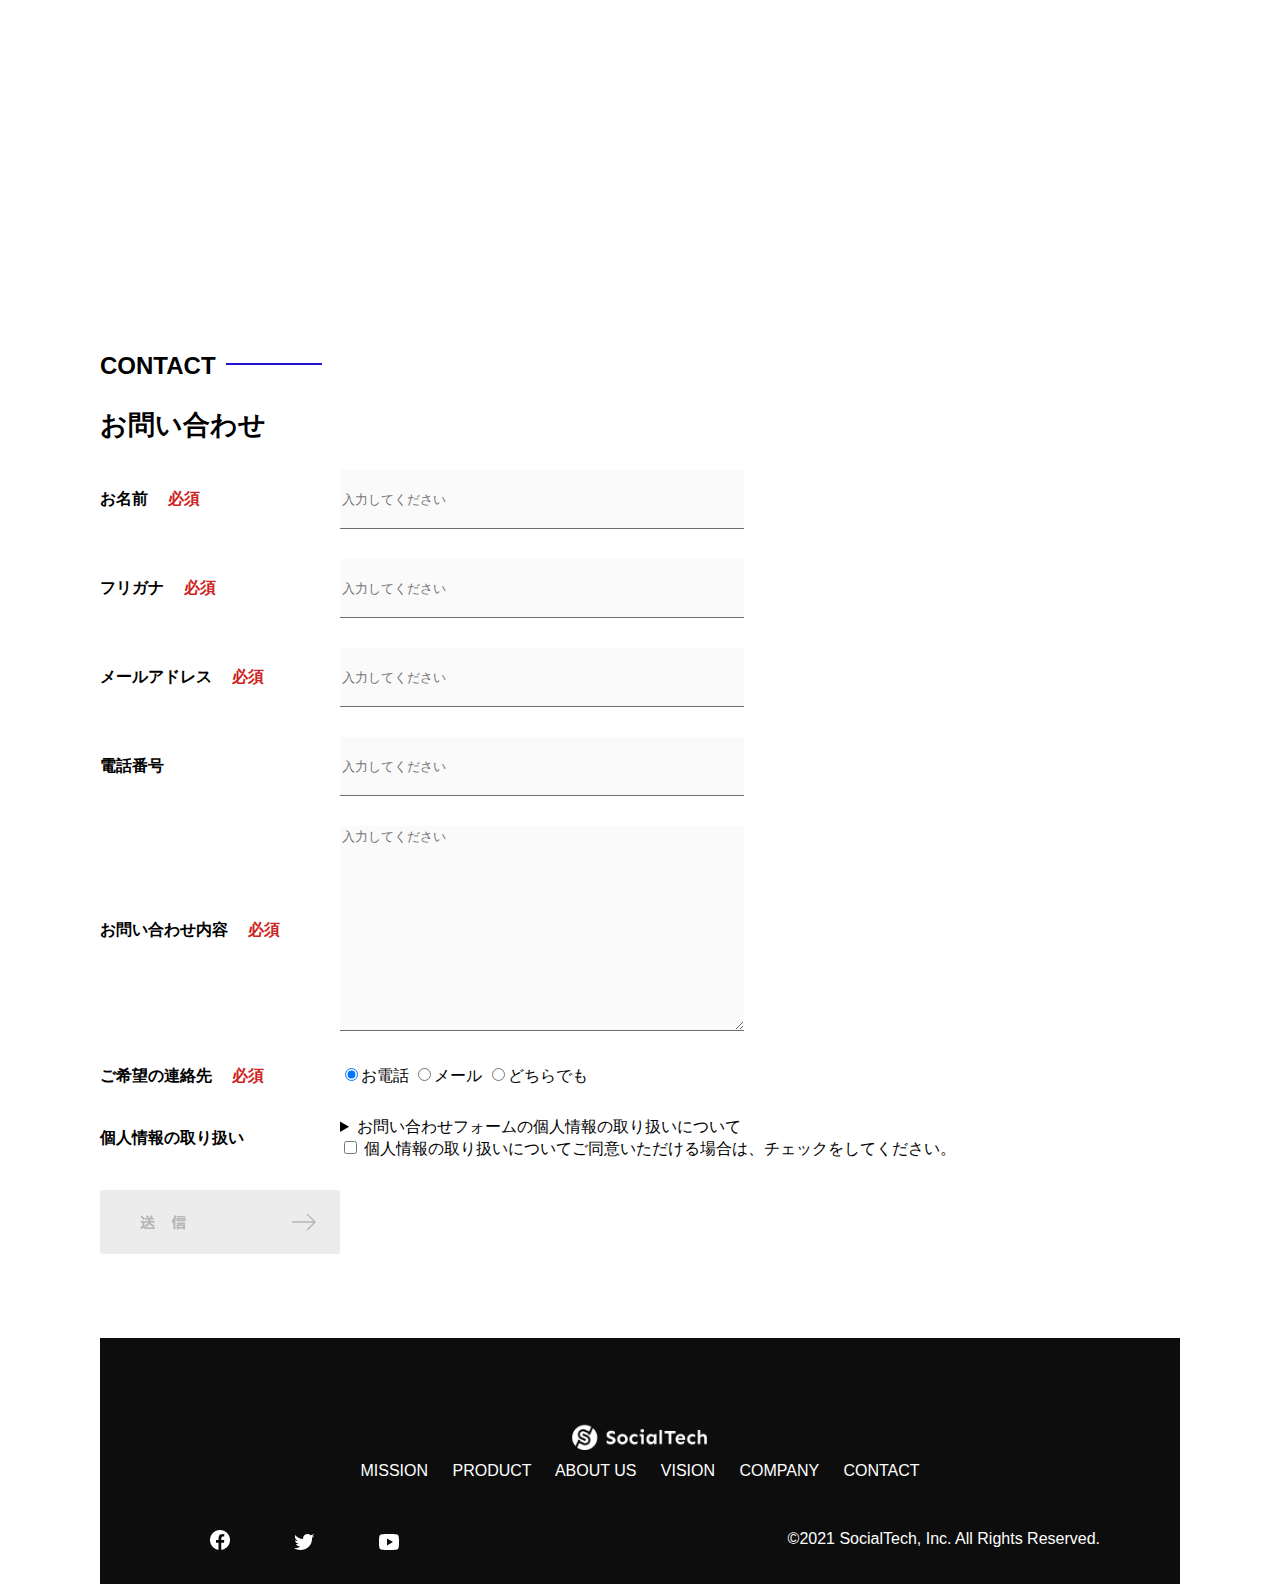
==== commit 06f6b98c: "ナビゲーションメニューまで作成" ====
--- a/socialtech-kadai_012/socialtech/index.html
+++ b/socialtech-kadai_012/socialtech/index.html
@@ -12,7 +12,6 @@
     <header>
       <!-- ロゴ -->
       <a href="index.html" id="logp"><img src="../images/logo.png" alt="トップページに戻る"></a>
-
       <!-- pc用ナビゲーション -->
       <nav id="nav-pc">
         <a href="mission.html">MISSION</a>
@@ -21,6 +20,24 @@
         <a href="index.html#vistion">VISION</a>
         <a href="index.html#company">COMPANY</a>
         <a href="index.html#contact">CONTACT</a>
+      </nav>
+      <!-- スマホ用メニューボタン -->
+      <img id="menu-sp" src="../images/button-menu.png" alt="ナビゲーションを開く" onclick="document.getElementById('nav-sp').style.display = 'block'">
+      <!-- スマホ用ナビゲーション -->
+      <nav id="nav-sp">
+        <img id="close" src="../images/button-close.png" alt="ナビゲーションを閉じる" onclick="document.getElementById('nav-sp').style.display = 'none'">
+        <a id="logo-sp" href="index.html" onclick="document.getElementById('nav-sp').style.display = 'none'"><img src="../images/logo-sp.png" alt="トップページに戻る"></a>
+        <a class="menu" href="mission.html" onclick="document.getElementById('nav-sp').style.display = 'none'">MISSION</a>
+        <a class="menu" href="product.html" onclick="document.getElementById('nav-sp').style.display = 'none'">PRODUCT</a>
+        <a class="menu" href="index.html#aboutus" onclick="document.getElementById('nav-sp').style.display = 'none'">ABOUT US</a>
+        <a class="menu" href="index.html#vision" onclick="document.getElementById('nav-sp').style.display = 'none'">VISION</a>
+        <a class="menu" href="index.html#company" onclick="document.getElementById('nav-sp').style.display = 'none'">COMPANY</a>
+        <a class="menu" href="index.html#contact" onclick="document.getElementById('nav-sp').style.display = 'none'">CONTACT</a>
+        <div id="sns">
+          <a href="https://www.facebook.com/sejuku2013"><img src="../images/button-facebook.png" alt="Facebookのリンク"></a>
+          <a href="https://twitter.com/samuraijuku"><img src="../images/button-twitter.png" alt="Twitterのリンク"></a>
+          <a href="https://www.youtube.com/channel/UCCFOQO5aDK0xXam4cUQXT8g"><img src="../images/button-youtube.png" alt="YouTubeのリンク"></a>
+        </div>
       </nav>
     </header>
     <main>
--- a/socialtech-kadai_012/socialtech/style.css
+++ b/socialtech-kadai_012/socialtech/style.css
@@ -8,478 +8,563 @@
 }
 
 /* PC用のスタイル */
-/* 横幅設定 */
-body{
-  max-width: 1080px;
-  min-width: 960;
-  margin: 0 auto 0 auto;
-}
-
-/* ヘッダー */
-header{
-  display: flex;
-  justify-content: space-between;
-}
-
-/* ナビゲーションのレイアウト */
-#nav-pc {
-  text-align: right;
-  font-size: 14px;
-  padding-top: 15px;
-}
-
-/* ナビゲーションのリンク装飾 */
-#nav-pc > a {
-  text-decoration: none;
-  margin-left: 20px;
-}
-#nav-pc > a:link {
-  color: #0d0d0d;
-}
-#nav-pc > a:visited {
-  color: #0d0d0d;
-}
-#nav-pc > a:hover {
-  color: #0d0d0d;
-  text-decoration: underline;
-}
-#nav-pc > a:active {
-  color: #0d0d0d;
-}
-
-/* メインヴィジュアル */
-#main-visual {
-  position: relative;
-  height: 400px;
-}
-
-#main-message {
-  position: absolute;
-  top: 0;
-  left: 0;
-  background-color: #2720d5;
-  color: #ffffff;
-  border-radius: 0 0 476px 0;
-  max-width: 620px;
-  height: 100%;
-  width: 100%;
-  z-index: 11;
-}
-
-#main-message > h1 {
-  font-size: 60px;
-  font-weight: bold;
-  margin: 100px 0 0 50px;
-}
-
-#main-message > p { 
-  font-size: 28px;
-  margin: 0 0 0 50px;
-}
-
-#main-visual > img {
-  max-width: 620px;
-  border-radius: 476px 0 0 0;
-  position: absolute;
-  top: 0;
-  right: 0;
-  z-index: 10;
-}
-
-/* 見出し */
-h2 {
-  margin: 40px 0 0 0;
-}
-
-h2::after {
-  content:url("../images/line.png");
-  margin-left: 10px;
-}
-
-h3 {
-  font-size: 27px;
-}
-
-/* ミッション */
-#mission {
-  margin: 80px auto 80px auto;
-  width: 100%;
-}
-
-#mission-flex {
-  width: 100%;
-  display: flex;
-}
-
-#mission-flex > div {
-  width: 50%;
-  margin: 20px;
-}
-
-#mission-photo {
-  width: 100%;
-}
-
-#s2dgs {
-  margin-top: 50px;
-  width: 100%;
-}
-
-/* プロダクト */
-#product {
-  background-color: #fafafa;
-  margin: 80px 0 80px 0;
-  padding: 10px 40px 0px 40px;
-}
-
-/* 外枠 */
-#product > div {
-  margin-top: 40px;
-  display: flex;
-}
-
-/* 左のカラム */
-#product-left {
-  width: 50%;
-  margin-right: 20px;
-}
-
-/* 右のカラム */
-#product-right {
-  width: 50%;
-  margin-left: 20px;
-  margin-top: 80px;
-}
-
-/* 画像+説明の枠 */
-#product-left > div {
-  position: relative;
-  height: 480px;
-  margin-right: 20px;
-}
-
-#product-right > div {
-  position: relative;
-  height: 480px;
-  margin-left: 20px;
-}
-
-/* 画像 */
-.product-photo {
-  width: 100%;
-}
-
-/* 説明文の枠 */
-.product-explain {
-  background-color: #ffffff;
-  position: absolute;
-  left: 0;
-  top: 280px;
-  margin: 0 40px 0 40px;
-  padding: 20px;
-  box-shadow: 5px 5px 10px rgba(0, 0, 0, 0.05);
-}
-
-/* 説明文の英語 */
-.product-explain > span {
-  color: #2710d5;
-  font-weight: bold;
-  font-size: 16px;
-  margin: 0;
-}
-
-/* 説明文の見出し */
-.product-explain > h3 {
-  font-size: 20px;
-  margin: 5px 0 5px 0;
-}
-
-/* 説明文 */
-.product-explain > p {
-  font-size: 14px;
-  margin: 0;
-}
-
-/* もっとみるボタン */
-#product-more {
-  margin:0 auto -42px auto;
-}
-
-/* ABOUT US */
-#aboutus {
-  margin: 80px auto 80px auto;
-}
-
-/* 3つの組織文化と画像を入れる枠 */
-#aboutus > div {
-  display: flex;
-}
-
-/* 画像 */
-.culture-img {
-  width: 100%;
-  align-self: flex-start;
-}
-
-.culture-img2 {
-  margin-top: 50px;
-  width: 100%;
-}
-
-/* 3つの組織文化の表 */
-.culture-table {
-  margin-right: 50px;
-}
-
-/* 番号 */
-.culture-num {
-  font-size: 80px;
-  color: #2710d5;
-  margin: 0 20px 0 0;
-}
-
-/* 英語の見出し */
-.culture-en {
-  color: #2710d5;
-  font-weight: bold;
-  font-size: 24px;
-  display: block;
-}
-
-/* 日本語の見出し */
-.culture-jp {
-  font-size: 28px;
-  font-weight: bold;
-}
-
-/* 説明文 */
-.culture-desctiption {
-  margin: 0;
-}
-
-/* ビジョン */
-#vision {
-  margin: 80px auto 80px auto;
-}
-
-/* セクション内の外枠 */
-#vision > div {
-  width: 100%;
-  display: flex;
-  justify-content: space-between;
-  flex-wrap: wrap;
-}
-
-/* ７つの行動指針の枠 */
-.vision-box {
-  width: 300px;
-  height: 300px;
-  margin-bottom: 30px;
-  position: relative;
-}
-
-.vision-box > img {
-  width: 100%;
-  height: auto;
-  position: absolute;
-  top: 0;
-  left: 0;
-  z-index: 30;
-}
-
-.vision-box > span {
-  position: absolute;
-  top: 0;
-  left: 0;
-  z-index: 31;
-  margin-right: 20px;
-}
-
-.vision-box > span > h4 {
-  color: #2710d5;
-  font-size: 19px;
-  margin: 80px 0 0 0;
-}
-
-.vision-box > span > h4::first-letter {
-  font-size: 40px;
-}
-
-.vision-box > span > h5 {
-  font-size: 20px;
-  margin: 0 0 0 0;
-}
-
-.vision-box > span > p {
-  margin: 0 0 0 0;
-}
-
-
-/* 会社概要 */
-#conpany {
-  margin: 80px auto 80px auto;
-}
-
-#company-table {
-  width: 100%;
-}
-
-.tableheader {
-  text-align: left;
-  padding: 20px;
-  border-bottom-color: #2710d5;
-  border-bottom-width: 1px;
-  border-bottom-style: solid;
-  width: 100px;
-}
-
-.tableheader-first {
-  text-align: left;
-  padding: 20px;
-  border-bottom-color: #2710d5;
-  border-bottom-width: 1px;
-  border-bottom-style: solid;
-  border-top-color: #2710d5;
-  border-top-width: 1px;
-  border-top-style: solid;
-  width: 100px;
-}
-
-.cell {
-  padding: 30px;
-  border-bottom-color: #ececec;
-  border-bottom-width: 1px;
-  border-bottom-style: solid;
-}
-
-.cell-first {
-  padding: 30px;
-  border-bottom-color: #ececec;
-  border-bottom-width: 1px;
-  border-bottom-style: solid;
-  border-top-color: #ececec;
-  border-top-width: 1px;
-  border-top-style: solid;
-}
-
-#company > iframe {
-  width: 100%;
-  height: 368px;
-  margin-top: 40px;
-}
-
-#contact {
-  margin: 80px auto 80px auto;
-}
-
-#contact > form > div {
-  display: flex;
-  flex-direction: row;
-  flex-wrap: wrap;
-  padding-bottom: 30px;
-}
-
-/* フォームのラベル */
-.contact-heading {
-  width: 240px;
-  align-self: center;
-}
-
-.contact-label {
-  font-weight: bold;
-}
-
-.contact-span {
-  color: #ce2222;
-  margin-left: 20px;
-  font-weight: bold;
-}
-
-.contact-textbox {
-  border-top: 0;
-  border-left: 0;
-  border-right: 0;
-  border-bottom-width: 1px;
-  border-bottom-color: #707070;
-  border-bottom-style: solid;
-  background-color: #fafafa;
-  width: 400px;
-  height: 56px;
-}
-
-.contact-textarea {
-  border-top: 0;
-  border-left: 0;
-  border-right: 0;
-  border-bottom-width: 1px;
-  border-bottom-color: #707070;
-  border-bottom-style: solid;
-  background-color: #fafafa;
-  width: 400px;
-  height: 200px;
-}
-
-details {
-  width: 700px;
-}
-
-details > div {
-  background-color: #fafafa;
-  padding: 20px;
-}
-
-details > div > span {
-  font-weight: bold;
-}
-
-footer {
-  background-color: #0d0d0d;
-  text-align: center;
-  padding: 80px 80px 30px 80px;
-}
-
-#footer-logo {
-  margin-bottom: 30px;
-}
-
-#footer-link {
-  margin-bottom: 50px;
-}
-
-#footer-link > a {
-  text-decoration: none;
-  margin: 10px;
-}
-
-#footer-link > a:link {
-  color: #ffffff;
-}
-
-#footer-link > a:visited {
-  color: #ffffff;
-}
-
-#footer-link > a:hover {
-  color: #ffffff;
-  text-decoration: underline;
-}
-
-#footer-link > a:active {
-  color: #ffffff;
-}
-
-#sns-footer {
-  text-align: left;
-  width: 100%;
-}
-
-#sns-footer > a {
-  margin: 30px;
-}
-
-#copyright {
-  color: #ffffff;
-  float: right;
+@media screen and (min-width:768px) {
+    
+  /* 横幅設定 */
+  body{
+    max-width: 1080px;
+    min-width: 960;
+    margin: 0 auto 0 auto;
+  }
+
+  /* ヘッダー */
+  header{
+    display: flex;
+    justify-content: space-between;
+  }
+
+  /* ナビゲーションのレイアウト */
+  #nav-pc {
+    text-align: right;
+    font-size: 14px;
+    padding-top: 15px;
+  }
+
+  /* ナビゲーションのリンク装飾 */
+  #nav-pc > a {
+    text-decoration: none;
+    margin-left: 20px;
+  }
+  #nav-pc > a:link {
+    color: #0d0d0d;
+  }
+  #nav-pc > a:visited {
+    color: #0d0d0d;
+  }
+  #nav-pc > a:hover {
+    color: #0d0d0d;
+    text-decoration: underline;
+  }
+  #nav-pc > a:active {
+    color: #0d0d0d;
+  }
+
+  /* メインヴィジュアル */
+  #main-visual {
+    position: relative;
+    height: 400px;
+  }
+
+  #main-message {
+    position: absolute;
+    top: 0;
+    left: 0;
+    background-color: #2720d5;
+    color: #ffffff;
+    border-radius: 0 0 476px 0;
+    max-width: 620px;
+    height: 100%;
+    width: 100%;
+    z-index: 11;
+  }
+
+  #main-message > h1 {
+    font-size: 60px;
+    font-weight: bold;
+    margin: 100px 0 0 50px;
+  }
+
+  #main-message > p { 
+    font-size: 28px;
+    margin: 0 0 0 50px;
+  }
+
+  #main-visual > img {
+    max-width: 620px;
+    border-radius: 476px 0 0 0;
+    position: absolute;
+    top: 0;
+    right: 0;
+    z-index: 10;
+  }
+
+  /* 見出し */
+  h2 {
+    margin: 40px 0 0 0;
+  }
+
+  h2::after {
+    content:url("../images/line.png");
+    margin-left: 10px;
+  }
+
+  h3 {
+    font-size: 27px;
+  }
+
+  /* ミッション */
+  #mission {
+    margin: 80px auto 80px auto;
+    width: 100%;
+  }
+
+  #mission-flex {
+    width: 100%;
+    display: flex;
+  }
+
+  #mission-flex > div {
+    width: 50%;
+    margin: 20px;
+  }
+
+  #mission-photo {
+    width: 100%;
+  }
+
+  #s2dgs {
+    margin-top: 50px;
+    width: 100%;
+  }
+
+  /* プロダクト */
+  #product {
+    background-color: #fafafa;
+    margin: 80px 0 80px 0;
+    padding: 10px 40px 0px 40px;
+  }
+
+  /* 外枠 */
+  #product > div {
+    margin-top: 40px;
+    display: flex;
+  }
+
+  /* 左のカラム */
+  #product-left {
+    width: 50%;
+    margin-right: 20px;
+  }
+
+  /* 右のカラム */
+  #product-right {
+    width: 50%;
+    margin-left: 20px;
+    margin-top: 80px;
+  }
+
+  /* 画像+説明の枠 */
+  #product-left > div {
+    position: relative;
+    height: 480px;
+    margin-right: 20px;
+  }
+
+  #product-right > div {
+    position: relative;
+    height: 480px;
+    margin-left: 20px;
+  }
+
+  /* 画像 */
+  .product-photo {
+    width: 100%;
+  }
+
+  /* 説明文の枠 */
+  .product-explain {
+    background-color: #ffffff;
+    position: absolute;
+    left: 0;
+    top: 280px;
+    margin: 0 40px 0 40px;
+    padding: 20px;
+    box-shadow: 5px 5px 10px rgba(0, 0, 0, 0.05);
+  }
+
+  /* 説明文の英語 */
+  .product-explain > span {
+    color: #2710d5;
+    font-weight: bold;
+    font-size: 16px;
+    margin: 0;
+  }
+
+  /* 説明文の見出し */
+  .product-explain > h3 {
+    font-size: 20px;
+    margin: 5px 0 5px 0;
+  }
+
+  /* 説明文 */
+  .product-explain > p {
+    font-size: 14px;
+    margin: 0;
+  }
+
+  /* もっとみるボタン */
+  #product-more {
+    margin:0 auto -42px auto;
+  }
+
+  /* ABOUT US */
+  #aboutus {
+    margin: 80px auto 80px auto;
+  }
+
+  /* 3つの組織文化と画像を入れる枠 */
+  #aboutus > div {
+    display: flex;
+  }
+
+  /* 画像 */
+  .culture-img {
+    width: 100%;
+    align-self: flex-start;
+  }
+
+  .culture-img2 {
+    margin-top: 50px;
+    width: 100%;
+  }
+
+  /* 3つの組織文化の表 */
+  .culture-table {
+    margin-right: 50px;
+  }
+
+  /* 番号 */
+  .culture-num {
+    font-size: 80px;
+    color: #2710d5;
+    margin: 0 20px 0 0;
+  }
+
+  /* 英語の見出し */
+  .culture-en {
+    color: #2710d5;
+    font-weight: bold;
+    font-size: 24px;
+    display: block;
+  }
+
+  /* 日本語の見出し */
+  .culture-jp {
+    font-size: 28px;
+    font-weight: bold;
+  }
+
+  /* 説明文 */
+  .culture-desctiption {
+    margin: 0;
+  }
+
+  /* ビジョン */
+  #vision {
+    margin: 80px auto 80px auto;
+  }
+
+  /* セクション内の外枠 */
+  #vision > div {
+    width: 100%;
+    display: flex;
+    justify-content: space-between;
+    flex-wrap: wrap;
+  }
+
+  /* ７つの行動指針の枠 */
+  .vision-box {
+    width: 300px;
+    height: 300px;
+    margin-bottom: 30px;
+    position: relative;
+  }
+
+  .vision-box > img {
+    width: 100%;
+    height: auto;
+    position: absolute;
+    top: 0;
+    left: 0;
+    z-index: 30;
+  }
+
+  .vision-box > span {
+    position: absolute;
+    top: 0;
+    left: 0;
+    z-index: 31;
+    margin-right: 20px;
+  }
+
+  .vision-box > span > h4 {
+    color: #2710d5;
+    font-size: 19px;
+    margin: 80px 0 0 0;
+  }
+
+  .vision-box > span > h4::first-letter {
+    font-size: 40px;
+  }
+
+  .vision-box > span > h5 {
+    font-size: 20px;
+    margin: 0 0 0 0;
+  }
+
+  .vision-box > span > p {
+    margin: 0 0 0 0;
+  }
+
+
+  /* 会社概要 */
+  #conpany {
+    margin: 80px auto 80px auto;
+  }
+
+  #company-table {
+    width: 100%;
+  }
+
+  .tableheader {
+    text-align: left;
+    padding: 20px;
+    border-bottom-color: #2710d5;
+    border-bottom-width: 1px;
+    border-bottom-style: solid;
+    width: 100px;
+  }
+
+  .tableheader-first {
+    text-align: left;
+    padding: 20px;
+    border-bottom-color: #2710d5;
+    border-bottom-width: 1px;
+    border-bottom-style: solid;
+    border-top-color: #2710d5;
+    border-top-width: 1px;
+    border-top-style: solid;
+    width: 100px;
+  }
+
+  .cell {
+    padding: 30px;
+    border-bottom-color: #ececec;
+    border-bottom-width: 1px;
+    border-bottom-style: solid;
+  }
+
+  .cell-first {
+    padding: 30px;
+    border-bottom-color: #ececec;
+    border-bottom-width: 1px;
+    border-bottom-style: solid;
+    border-top-color: #ececec;
+    border-top-width: 1px;
+    border-top-style: solid;
+  }
+
+  #company > iframe {
+    width: 100%;
+    height: 368px;
+    margin-top: 40px;
+  }
+
+  #contact {
+    margin: 80px auto 80px auto;
+  }
+
+  #contact > form > div {
+    display: flex;
+    flex-direction: row;
+    flex-wrap: wrap;
+    padding-bottom: 30px;
+  }
+
+  /* フォームのラベル */
+  .contact-heading {
+    width: 240px;
+    align-self: center;
+  }
+
+  .contact-label {
+    font-weight: bold;
+  }
+
+  .contact-span {
+    color: #ce2222;
+    margin-left: 20px;
+    font-weight: bold;
+  }
+
+  .contact-textbox {
+    border-top: 0;
+    border-left: 0;
+    border-right: 0;
+    border-bottom-width: 1px;
+    border-bottom-color: #707070;
+    border-bottom-style: solid;
+    background-color: #fafafa;
+    width: 400px;
+    height: 56px;
+  }
+
+  .contact-textarea {
+    border-top: 0;
+    border-left: 0;
+    border-right: 0;
+    border-bottom-width: 1px;
+    border-bottom-color: #707070;
+    border-bottom-style: solid;
+    background-color: #fafafa;
+    width: 400px;
+    height: 200px;
+  }
+
+  details {
+    width: 700px;
+  }
+
+  details > div {
+    background-color: #fafafa;
+    padding: 20px;
+  }
+
+  details > div > span {
+    font-weight: bold;
+  }
+
+  footer {
+    background-color: #0d0d0d;
+    text-align: center;
+    padding: 80px 80px 30px 80px;
+  }
+
+  #footer-logo {
+    margin-bottom: 30px;
+  }
+
+  #footer-link {
+    margin-bottom: 50px;
+  }
+
+  #footer-link > a {
+    text-decoration: none;
+    margin: 10px;
+  }
+
+  #footer-link > a:link {
+    color: #ffffff;
+  }
+
+  #footer-link > a:visited {
+    color: #ffffff;
+  }
+
+  #footer-link > a:hover {
+    color: #ffffff;
+    text-decoration: underline;
+  }
+
+  #footer-link > a:active {
+    color: #ffffff;
+  }
+
+  #sns-footer {
+    text-align: left;
+    width: 100%;
+  }
+
+  #sns-footer > a {
+    margin: 30px;
+  }
+
+  #copyright {
+    color: #ffffff;
+    float: right;
+  }
+}
+/* スマートフォン用のスタイル */
+@media screen and (max-width: 767px) {
+  body {
+    min-width: 375px;
+    margin: 0;
+  }
+
+  /* PC用ナビゲーション非表示 */
+  #nav-pc {
+    display: none;
+  }
+
+  /* ハンバーガーメニュー */
+  #menu-sp {
+    float: right;
+    padding: 0;    
+  }
+
+  /* スマホ用ナビゲーションの表示切替 */
+  /* 初期状態、レイアウトと非表示設定 */
+  #nav-sp {
+    background-color: #2710d5;
+    position: absolute;
+    left: 0;
+    top: 0;
+    height: 100%;
+    width: 100%;
+    display: none;
+    z-index: 100;
+  }
+
+  /* ×ボタン */
+  #close {
+    position: absolute;
+    top: 20px;
+    right: 20px;
+  }
+
+  /* ナビゲーションメニュー用ロゴ */
+  #logo-sp {
+    margin: 80px 0 30px 20px;
+  }
+
+  /* ナビゲーションのリンクの装飾設定 */
+  #nav-sp > a {
+    display: block;
+  }
+  #nav-sp > a:link {
+    color: #ffffff;
+  }
+  #nav-sp > a:visited {
+    color: #ffffff;
+  }
+  #nav-sp > a:hover {
+    color: #ffffff;
+    text-decoration: underline;
+  }
+  #nav-sp > a:active {
+    color: #ffffff;
+  }
+  #nav-sp > .menu {
+    text-decoration: none;
+    display: block;
+    margin: 0 20px 0 20px;
+    height: 44px;
+    font-size: 16px;
+    background-image: url("../images/arrow.png");
+    background-repeat: no-repeat;
+    background-position: right top;
+  }
+
+  #sns {
+    position: absolute;
+    bottom: 20px;
+    left: 20px;
+  }
+
+  #sns > a {
+    margin-right: 30px;
+  }
+  
 }
 
 #cases {
